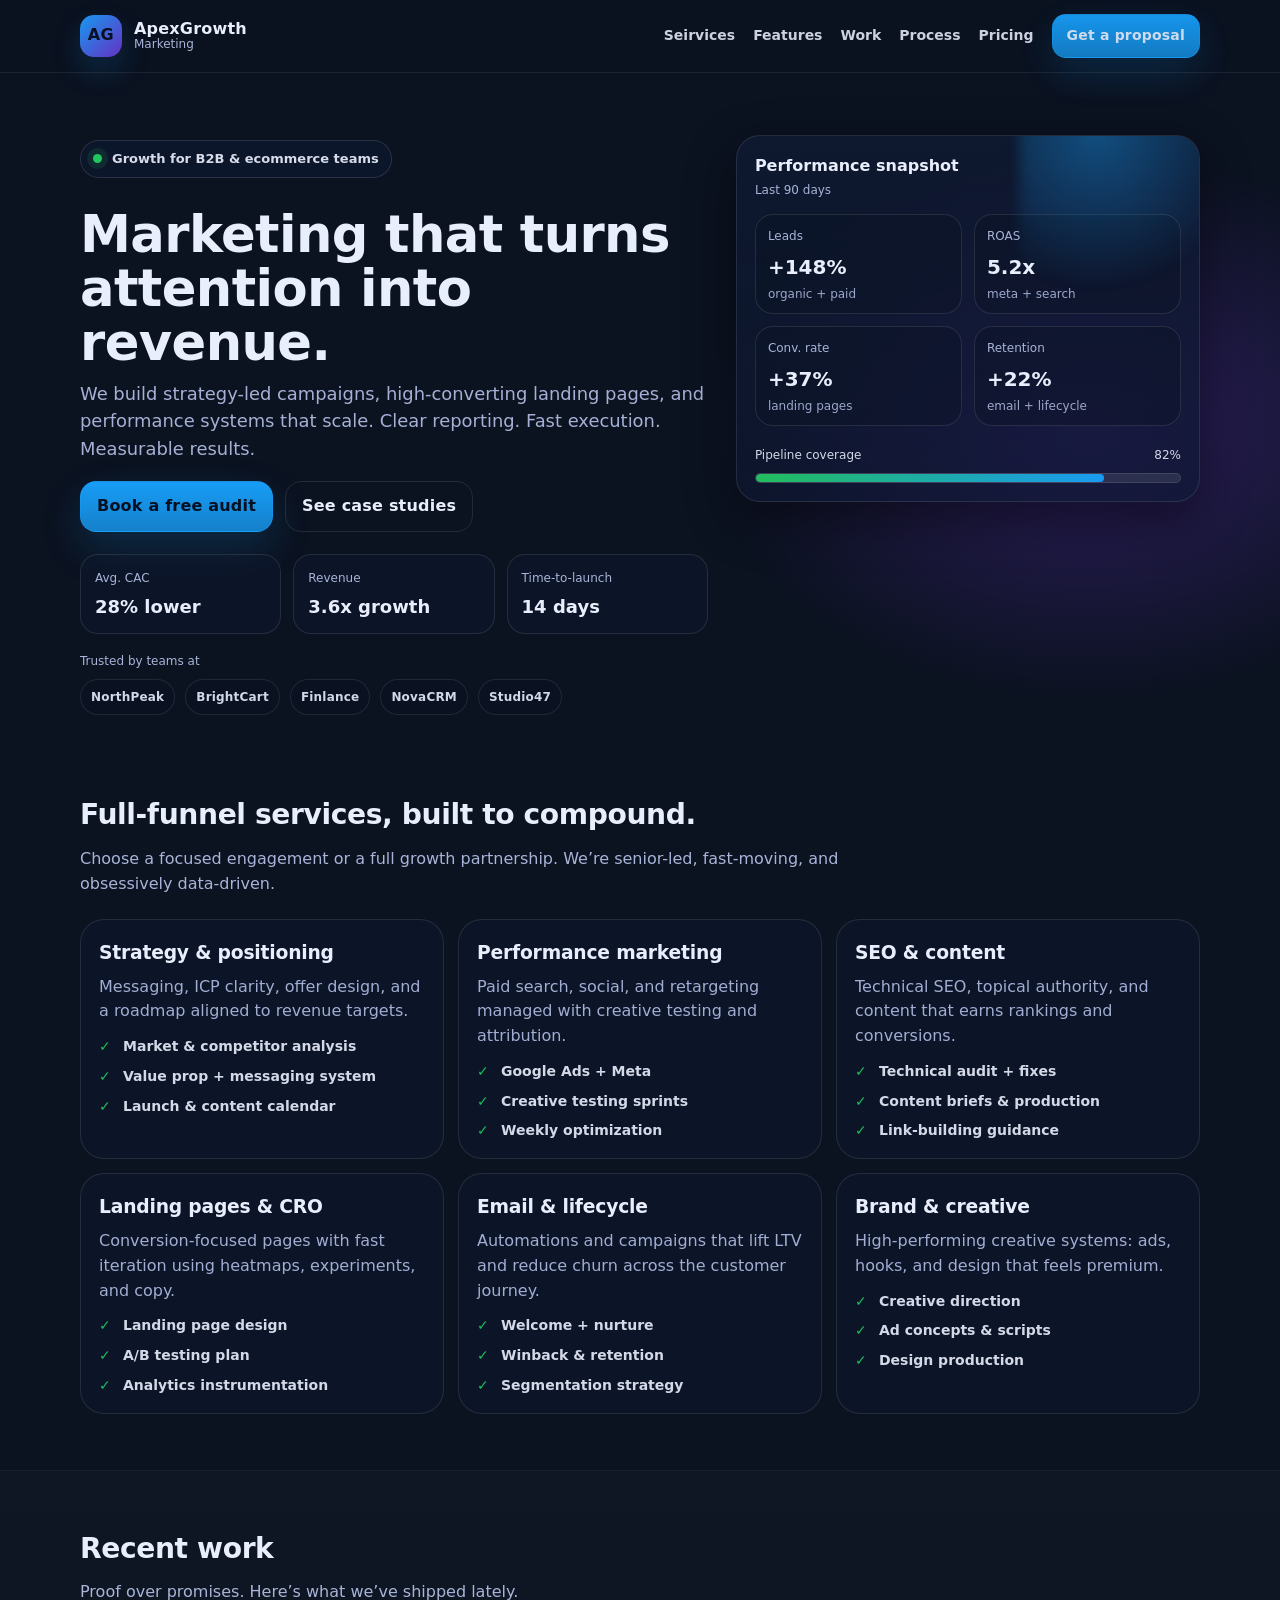
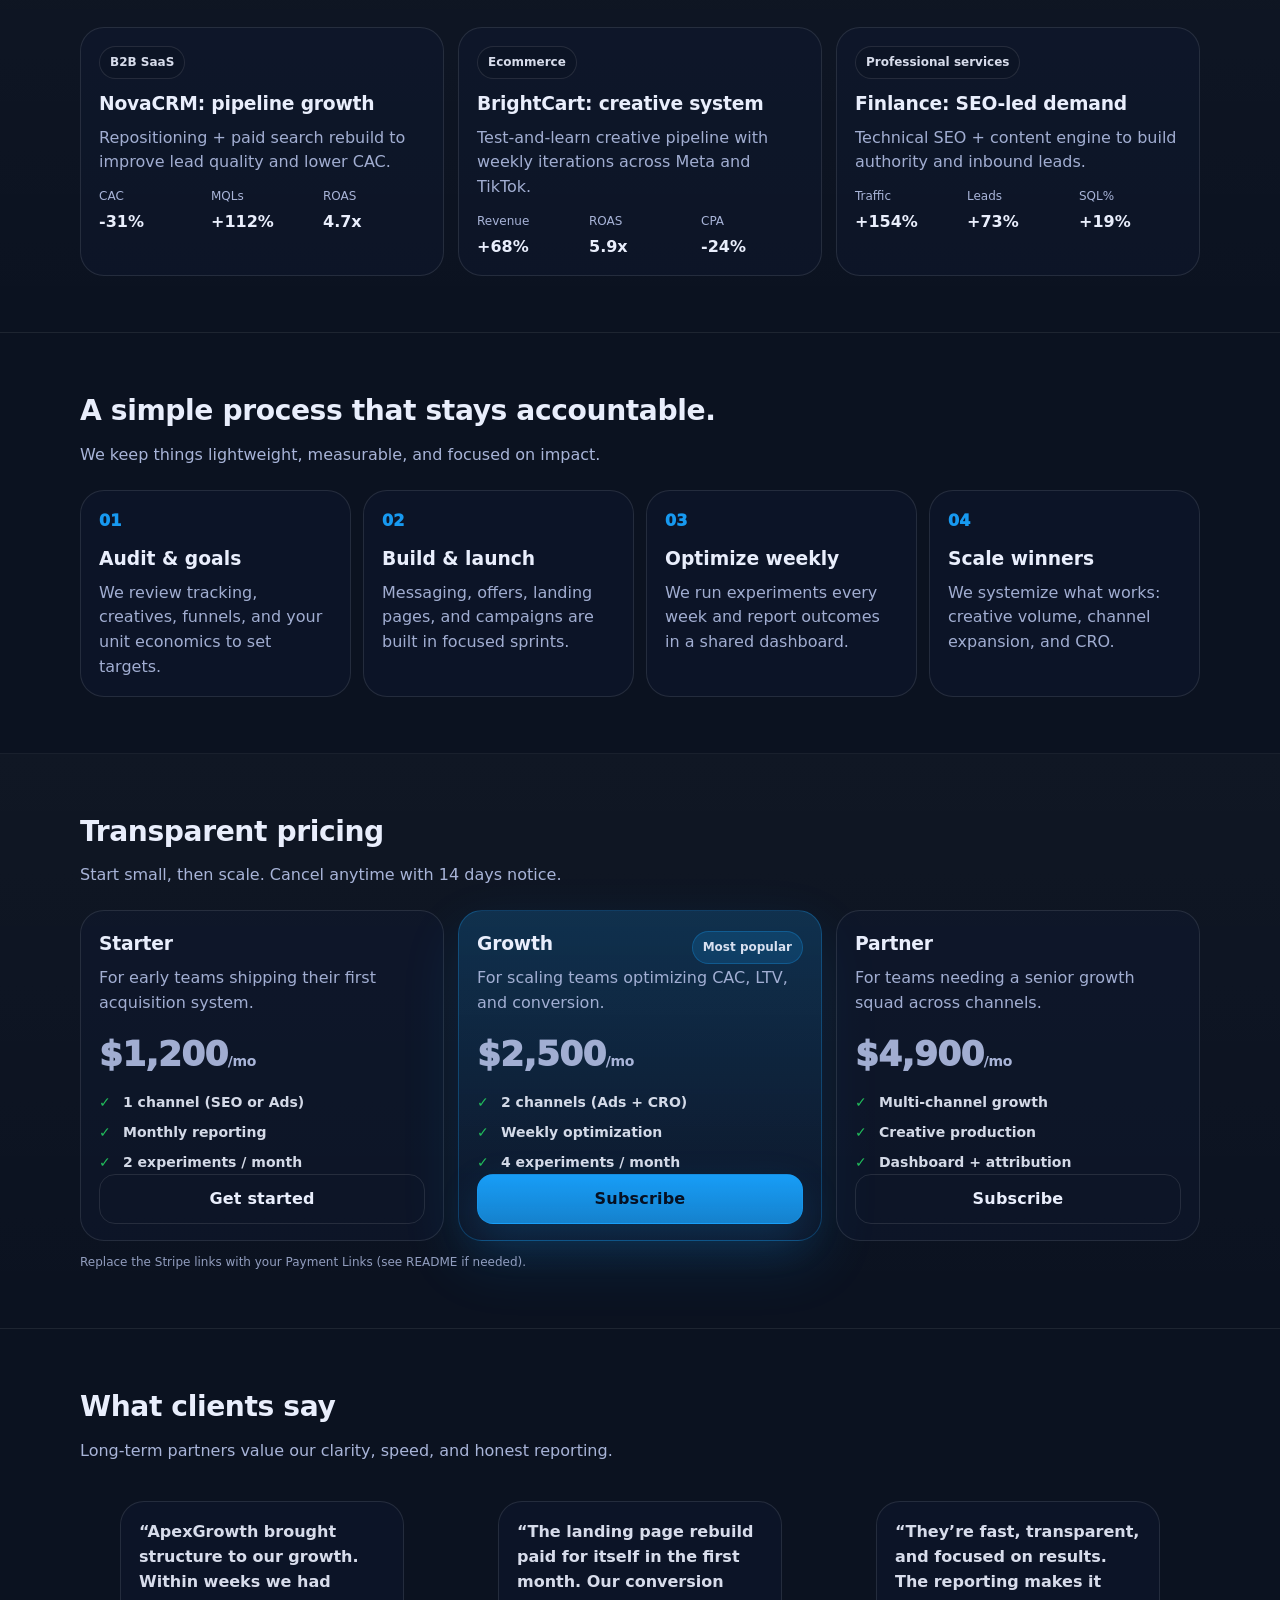
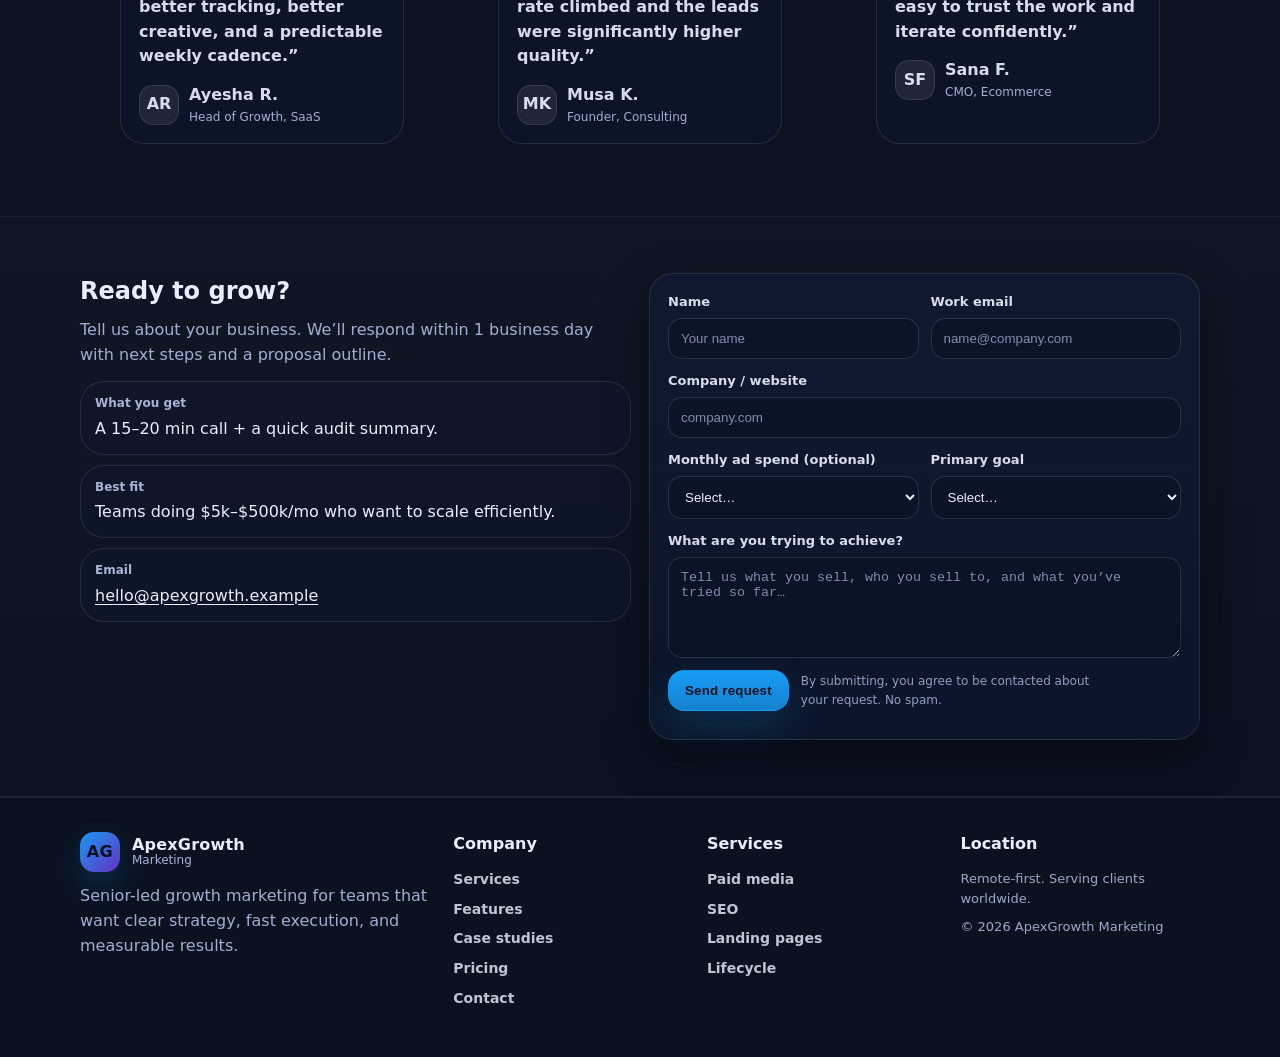
==== index.html @ 594b432b "Mar 17, 2026, 10:36 PM" ====
<!doctype html>
<html lang="en">
  <head>
    <meta charset="UTF-8" />
    <meta name="viewport" content="width=device-width, initial-scale=1" />

    <title>ApexGrowth Marketing — Strategy, Creative, Performance</title>
    <meta
      name="description"
      content="ApexGrowth is a full-service marketing partner helping brands grow with strategy, creative, paid media, SEO, and conversion optimization."
    />
    <meta name="theme-color" content="#0b1220" />

    <meta property="og:title" content="shabeer Ali Marketing" />
    <meta
      property="og:description"
      content="Strategy, creative, and performance marketing that drives measurable growth."
    />
    <meta property="og:type" content="website" />

    <link rel="icon" href="data:image/svg+xml,%3Csvg xmlns='http://www.w3.org/2000/svg' viewBox='0 0 64 64'%3E%3Cpath fill='%2318a0fb' d='M32 6l24 12v28L32 58 8 46V18z'/%3E%3Cpath fill='%230b1220' d='M20 40l12-22 12 22h-7l-5-10-5 10z'/%3E%3C/svg%3E" />
    <link rel="stylesheet" href="styles.css" />
  </head>
  <body>
    <a class="skip-link" href="#main">Skip to content</a>

    <header class="header" id="top">
      <div class="container header__inner">
        <a class="brand" href="#top" aria-label="ApexGrowth Home">
          <span class="brand__mark" aria-hidden="true">AG</span>
          <span class="brand__text">
            <span class="brand__name">ApexGrowth</span>
            <span class="brand__tag">Marketing</span>
          </span>
        </a>

        <nav class="nav" aria-label="Primary">
          <button class="nav__toggle" type="button" aria-expanded="false" aria-controls="nav-links">
            <span class="sr-only">Toggle menu</span>
            <span class="nav__toggleBars" aria-hidden="true"></span>
          </button>
          <div class="nav__links" id="nav-links">
            <a href="#services">Seirvices </a>
            <a href="features.html">Features</a>
            <a href="#work">Work</a>
            <a href="#process">Process</a>
            <a href="#pricing">Pricing</a>
            <a href="#contact" class="btn btn--small">Get a proposal</a>
          </div>
        </nav>
      </div>
    </header>

    <main id="main">
      <section class="hero">
        <div class="container hero__grid">
          <div class="hero__copy">
            <p class="pill">
              <span class="dot" aria-hidden="true"></span>
              Growth for B2B & ecommerce teams
            </p>
            <h1>Marketing that turns attention into revenue.</h1>
            <p class="lead">
              We build strategy-led campaigns, high-converting landing pages, and performance systems that scale.
              Clear reporting. Fast execution. Measurable results.
            </p>

            <div class="hero__cta">
              <a class="btn" href="#contact">Book a free audit</a>
              <a class="btn btn--ghost" href="#work">See case studies</a>
            </div>

            <dl class="hero__stats" aria-label="Highlights">
              <div class="stat">
                <dt>Avg. CAC</dt>
                <dd><span data-count="28">0</span>% lower</dd>
              </div>
              <div class="stat">
                <dt>Revenue</dt>
                <dd><span data-count="3.6">0</span>x growth</dd>
              </div>
              <div class="stat">
                <dt>Time-to-launch</dt>
                <dd><span data-count="14">0</span> days</dd>
              </div>
            </dl>

            <div class="trust">
              <span class="trust__label">Trusted by teams at</span>
              <div class="trust__logos" aria-hidden="true">
                <span>NorthPeak</span>
                <span>BrightCart</span>
                <span>Finlance</span>
                <span>NovaCRM</span>
                <span>Studio47</span>
              </div>
            </div>
          </div>

          <div class="hero__card" role="region" aria-label="Growth snapshot">
            <div class="card card--glow">
              <div class="card__header">
                <p class="card__title">Performance snapshot</p>
                <p class="card__subtitle">Last 90 days</p>
              </div>
              <div class="card__grid">
                <div class="metric">
                  <p class="metric__label">Leads</p>
                  <p class="metric__value">+148%</p>
                  <p class="metric__note">organic + paid</p>
                </div>
                <div class="metric">
                  <p class="metric__label">ROAS</p>
                  <p class="metric__value">5.2x</p>
                  <p class="metric__note">meta + search</p>
                </div>
                <div class="metric">
                  <p class="metric__label">Conv. rate</p>
                  <p class="metric__value">+37%</p>
                  <p class="metric__note">landing pages</p>
                </div>
                <div class="metric">
                  <p class="metric__label">Retention</p>
                  <p class="metric__value">+22%</p>
                  <p class="metric__note">email + lifecycle</p>
                </div>
              </div>
              <div class="card__footer">
                <div class="progress">
                  <span class="progress__label">Pipeline coverage</span>
                  <span class="progress__value">82%</span>
                </div>
                <div class="bar" aria-hidden="true"><span style="width: 82%"></span></div>
              </div>
            </div>
          </div>
        </div>
      </section>

      <section class="section" id="services">
        <div class="container">
          <div class="section__head">
            <h2>Full-funnel services, built to compound.</h2>
            <p>
              Choose a focused engagement or a full growth partnership. We’re senior-led, fast-moving, and
              obsessively data-driven.
            </p>
          </div>

          <div class="grid grid--3">
            <article class="feature">
              <h3>Strategy & positioning</h3>
              <p>Messaging, ICP clarity, offer design, and a roadmap aligned to revenue targets.</p>
              <ul class="checklist">
                <li>Market & competitor analysis</li>
                <li>Value prop + messaging system</li>
                <li>Launch & content calendar</li>
              </ul>
            </article>

            <article class="feature">
              <h3>Performance marketing</h3>
              <p>Paid search, social, and retargeting managed with creative testing and attribution.</p>
              <ul class="checklist">
                <li>Google Ads + Meta</li>
                <li>Creative testing sprints</li>
                <li>Weekly optimization</li>
              </ul>
            </article>

            <article class="feature">
              <h3>SEO & content</h3>
              <p>Technical SEO, topical authority, and content that earns rankings and conversions.</p>
              <ul class="checklist">
                <li>Technical audit + fixes</li>
                <li>Content briefs & production</li>
                <li>Link-building guidance</li>
              </ul>
            </article>

            <article class="feature">
              <h3>Landing pages & CRO</h3>
              <p>Conversion-focused pages with fast iteration using heatmaps, experiments, and copy.</p>
              <ul class="checklist">
                <li>Landing page design</li>
                <li>A/B testing plan</li>
                <li>Analytics instrumentation</li>
              </ul>
            </article>

            <article class="feature">
              <h3>Email & lifecycle</h3>
              <p>Automations and campaigns that lift LTV and reduce churn across the customer journey.</p>
              <ul class="checklist">
                <li>Welcome + nurture</li>
                <li>Winback & retention</li>
                <li>Segmentation strategy</li>
              </ul>
            </article>

            <article class="feature">
              <h3>Brand & creative</h3>
              <p>High-performing creative systems: ads, hooks, and design that feels premium.</p>
              <ul class="checklist">
                <li>Creative direction</li>
                <li>Ad concepts & scripts</li>
                <li>Design production</li>
              </ul>
            </article>
          </div>
        </div>
      </section>

      <section class="section section--alt" id="work">
        <div class="container">
          <div class="section__head">
            <h2>Recent work</h2>
            <p>Proof over promises. Here’s what we’ve shipped lately.</p>
          </div>

          <div class="grid grid--3">
            <article class="case">
              <div class="case__badge">B2B SaaS</div>
              <h3>NovaCRM: pipeline growth</h3>
              <p>Repositioning + paid search rebuild to improve lead quality and lower CAC.</p>
              <dl class="case__results">
                <div><dt>CAC</dt><dd>-31%</dd></div>
                <div><dt>MQLs</dt><dd>+112%</dd></div>
                <div><dt>ROAS</dt><dd>4.7x</dd></div>
              </dl>
            </article>

            <article class="case">
              <div class="case__badge">Ecommerce</div>
              <h3>BrightCart: creative system</h3>
              <p>Test-and-learn creative pipeline with weekly iterations across Meta and TikTok.</p>
              <dl class="case__results">
                <div><dt>Revenue</dt><dd>+68%</dd></div>
                <div><dt>ROAS</dt><dd>5.9x</dd></div>
                <div><dt>CPA</dt><dd>-24%</dd></div>
              </dl>
            </article>

            <article class="case">
              <div class="case__badge">Professional services</div>
              <h3>Finlance: SEO-led demand</h3>
              <p>Technical SEO + content engine to build authority and inbound leads.</p>
              <dl class="case__results">
                <div><dt>Traffic</dt><dd>+154%</dd></div>
                <div><dt>Leads</dt><dd>+73%</dd></div>
                <div><dt>SQL%</dt><dd>+19%</dd></div>
              </dl>
            </article>
          </div>
        </div>
      </section>

      <section class="section" id="process">
        <div class="container">
          <div class="section__head">
            <h2>A simple process that stays accountable.</h2>
            <p>We keep things lightweight, measurable, and focused on impact.</p>
          </div>

          <ol class="steps">
            <li class="step">
              <div class="step__num" aria-hidden="true">01</div>
              <h3>Audit & goals</h3>
              <p>We review tracking, creatives, funnels, and your unit economics to set targets.</p>
            </li>
            <li class="step">
              <div class="step__num" aria-hidden="true">02</div>
              <h3>Build & launch</h3>
              <p>Messaging, offers, landing pages, and campaigns are built in focused sprints.</p>
            </li>
            <li class="step">
              <div class="step__num" aria-hidden="true">03</div>
              <h3>Optimize weekly</h3>
              <p>We run experiments every week and report outcomes in a shared dashboard.</p>
            </li>
            <li class="step">
              <div class="step__num" aria-hidden="true">04</div>
              <h3>Scale winners</h3>
              <p>We systemize what works: creative volume, channel expansion, and CRO.</p>
            </li>
          </ol>
        </div>
      </section>

      <section class="section section--alt" id="pricing">
        <div class="container">
          <div class="section__head">
            <h2>Transparent pricing</h2>
            <p>Start small, then scale. Cancel anytime with 14 days notice.</p>
          </div>

          <div class="grid grid--3">
            <article class="price">
              <h3>Starter</h3>
              <p class="price__tag">For early teams shipping their first acquisition system.</p>
              <p class="price__value">$1,200<span>/mo</span></p>
              <ul class="checklist">
                <li>1 channel (SEO or Ads)</li>
                <li>Monthly reporting</li>
                <li>2 experiments / month</li>
              </ul>
              <a
                class="btn btn--ghost"
                href="https://buy.stripe.com/REPLACE_STARTER"
                target="_blank"
                rel="noopener noreferrer"
              >
                Get started
              </a>
            </article>

            <article class="price price--featured" aria-label="Most popular plan">
              <div class="price__top">
                <h3>Growth</h3>
                <span class="badge">Most popular</span>
              </div>
              <p class="price__tag">For scaling teams optimizing CAC, LTV, and conversion.</p>
              <p class="price__value">$2,500<span>/mo</span></p>
              <ul class="checklist">
                <li>2 channels (Ads + CRO)</li>
                <li>Weekly optimization</li>
                <li>4 experiments / month</li>
              </ul>
              <a class="btn" href="https://buy.stripe.com/REPLACE_GROWTH" target="_blank" rel="noopener noreferrer">
                Subscribe
              </a>
            </article>

            <article class="price">
              <h3>Partner</h3>
              <p class="price__tag">For teams needing a senior growth squad across channels.</p>
              <p class="price__value">$4,900<span>/mo</span></p>
              <ul class="checklist">
                <li>Multi-channel growth</li>
                <li>Creative production</li>
                <li>Dashboard + attribution</li>
              </ul>
              <a
                class="btn btn--ghost"
                href="https://buy.stripe.com/REPLACE_PARTNER"
                target="_blank"
                rel="noopener noreferrer"
              >
                Subscribe
              </a>
            </article>
          </div>
          <p class="fineprint">
            Replace the Stripe links with your Payment Links (see README if needed).
          </p>
        </div>
      </section>

      <section class="section" id="testimonials" aria-label="Testimonials">
        <div class="container">
          <div class="section__head">
            <h2>What clients say</h2>
            <p>Long-term partners value our clarity, speed, and honest reporting.</p>
          </div>

          <div class="grid grid--3">
            <figure class="quote">
              <blockquote>
                “ApexGrowth brought structure to our growth. Within weeks we had better tracking, better creative,
                and a predictable weekly cadence.”
              </blockquote>
              <figcaption>
                <span class="avatar" aria-hidden="true">AR</span>
                <div>
                  <div class="quote__name">Ayesha R.</div>
                  <div class="quote__role">Head of Growth, SaaS</div>
                </div>
              </figcaption>
            </figure>

            <figure class="quote">
              <blockquote>
                “The landing page rebuild paid for itself in the first month. Our conversion rate climbed and the
                leads were significantly higher quality.”
              </blockquote>
              <figcaption>
                <span class="avatar" aria-hidden="true">MK</span>
                <div>
                  <div class="quote__name">Musa K.</div>
                  <div class="quote__role">Founder, Consulting</div>
                </div>
              </figcaption>
            </figure>

            <figure class="quote">
              <blockquote>
                “They’re fast, transparent, and focused on results. The reporting makes it easy to trust the work
                and iterate confidently.”
              </blockquote>
              <figcaption>
                <span class="avatar" aria-hidden="true">SF</span>
                <div>
                  <div class="quote__name">Sana F.</div>
                  <div class="quote__role">CMO, Ecommerce</div>
                </div>
              </figcaption>
            </figure>
          </div>
        </div>
      </section>

      <section class="section section--alt" id="contact">
        <div class="container contact">
          <div class="contact__copy">
            <h2>Ready to grow?</h2>
            <p>
              Tell us about your business. We’ll respond within 1 business day with next steps and a proposal
              outline.
            </p>

            <div class="contact__highlights">
              <div class="mini">
                <div class="mini__kicker">What you get</div>
                <div class="mini__text">A 15–20 min call + a quick audit summary.</div>
              </div>
              <div class="mini">
                <div class="mini__kicker">Best fit</div>
                <div class="mini__text">Teams doing $5k–$500k/mo who want to scale efficiently.</div>
              </div>
              <div class="mini">
                <div class="mini__kicker">Email</div>
                <div class="mini__text"><a href="mailto:hello@apexgrowth.example">hello@apexgrowth.example</a></div>
              </div>
            </div>
          </div>

          <form class="form card" id="lead-form" novalidate>
            <div class="form__row">
              <label>
                <span>Name</span>
                <input name="name" autocomplete="name" required placeholder="Your name" />
              </label>
              <label>
                <span>Work email</span>
                <input name="email" type="email" autocomplete="email" required placeholder="name@company.com" />
              </label>
            </div>

            <label>
              <span>Company / website</span>
              <input name="company" autocomplete="organization" placeholder="company.com" />
            </label>

            <div class="form__row">
              <label>
                <span>Monthly ad spend (optional)</span>
                <select name="spend">
                  <option value="">Select…</option>
                  <option>$0 – $1,000</option>
                  <option>$1,000 – $5,000</option>
                  <option>$5,000 – $25,000</option>
                  <option>$25,000+</option>
                </select>
              </label>
              <label>
                <span>Primary goal</span>
                <select name="goal" required>
                  <option value="">Select…</option>
                  <option>More leads</option>
                  <option>More sales</option>
                  <option>Lower CAC</option>
                  <option>Improve conversion</option>
                </select>
              </label>
            </div>

            <label>
              <span>What are you trying to achieve?</span>
              <textarea
                name="message"
                required
                rows="5"
                placeholder="Tell us what you sell, who you sell to, and what you’ve tried so far…"
              ></textarea>
            </label>

            <div class="form__actions">
              <button class="btn" type="submit">Send request</button>
              <p class="form__fineprint">
                By submitting, you agree to be contacted about your request. No spam.
              </p>
            </div>

            <p class="form__status" role="status" aria-live="polite"></p>
          </form>
        </div>
      </section>
    </main>

    <footer class="footer">
      <div class="container footer__grid">
        <div>
          <div class="brand brand--footer">
            <span class="brand__mark" aria-hidden="true">AG</span>
            <span class="brand__text">
              <span class="brand__name">ApexGrowth</span>
              <span class="brand__tag">Marketing</span>
            </span>
          </div>
          <p class="footer__blurb">
            Senior-led growth marketing for teams that want clear strategy, fast execution, and measurable results.
          </p>
        </div>

        <div class="footer__col">
          <div class="footer__title">Company</div>
          <a href="#services">Services</a>
          <a href="features.html">Features</a>
          <a href="#work">Case studies</a>
          <a href="#pricing">Pricing</a>
          <a href="#contact">Contact</a>
        </div>

        <div class="footer__col">
          <div class="footer__title">Services</div>
          <a href="#services">Paid media</a>
          <a href="#services">SEO</a>
          <a href="#services">Landing pages</a>
          <a href="#services">Lifecycle</a>
        </div>

        <div class="footer__col">
          <div class="footer__title">Location</div>
          <p class="footer__muted">Remote-first. Serving clients worldwide.</p>
          <p class="footer__muted">© <span id="year"></span> ApexGrowth Marketing</p>
        </div>
      </div>
    </footer>

    <script src="main.js" defer></script>
  </body>
</html>
---- styles.css ----
:root{
  --bg:#0b1220;
  --panel:#0f1a33;
  --panel2:#0c1730;
  --text:#e9eefc;
  --muted:#a8b4d8;
  --line:rgba(255,255,255,.10);
  --brand:#18a0fb;
  --brand2:#7c3aed;
  --good:#22c55e;
  --shadow:0 18px 50px rgba(0,0,0,.45);
  --radius:18px;
  --radius2:24px;
  --container:1120px;
}

*{box-sizing:border-box}
html{scroll-behavior:smooth}
body{
  margin:0;
  font-family: ui-sans-serif, system-ui, -apple-system, Segoe UI, Roboto, Helvetica, Arial, "Apple Color Emoji","Segoe UI Emoji";
  color:var(--text);
  background:
    radial-gradient(900px 500px at 20% -10%, rgba(24,160,251,.35), transparent 60%),
    radial-gradient(700px 500px at 85% 10%, rgba(124,58,237,.30), transparent 55%),
    radial-gradient(800px 800px at 50% 120%, rgba(34,197,94,.16), transparent 60%),
    var(--bg);
  line-height:1.55;
}
a{color:inherit; text-decoration:none}
img{max-width:100%; height:auto}

.container{
  width:min(var(--container), calc(100% - 40px));
  margin:0 auto;
}

.sr-only{
  position:absolute;
  width:1px;height:1px;
  padding:0;margin:-1px;
  overflow:hidden;clip:rect(0,0,0,0);
  white-space:nowrap;border:0;
}

.skip-link{
  position:absolute;
  left:12px; top:12px;
  transform:translateY(-200%);
  background:rgba(15,26,51,.95);
  border:1px solid var(--line);
  padding:10px 12px;
  border-radius:12px;
  z-index:9999;
}
.skip-link:focus{transform:translateY(0)}

/* Header */
.header{
  position:sticky;
  top:0;
  z-index:1000;
  background:rgba(11,18,32,.70);
  backdrop-filter: blur(10px);
  border-bottom:1px solid rgba(255,255,255,.08);
}
.header__inner{
  display:flex;
  align-items:center;
  justify-content:space-between;
  padding:14px 0;
  gap:16px;
}
.brand{
  display:flex;
  align-items:center;
  gap:12px;
  min-width:200px;
}
.brand__mark{
  width:42px;height:42px;
  border-radius:14px;
  display:grid;
  place-items:center;
  background:linear-gradient(135deg, rgba(24,160,251,.95), rgba(124,58,237,.80));
  box-shadow: 0 14px 30px rgba(24,160,251,.18);
  font-weight:800;
  letter-spacing:.4px;
  color:#071022;
}
.brand__text{display:flex; flex-direction:column; line-height:1.05}
.brand__name{font-weight:800; letter-spacing:.2px}
.brand__tag{font-size:12px; color:var(--muted)}
.brand--footer .brand__mark{width:40px;height:40px}

.nav{display:flex; align-items:center; gap:12px}
.nav__toggle{
  display:none;
  width:42px;height:42px;
  border-radius:14px;
  border:1px solid var(--line);
  background:rgba(15,26,51,.55);
  color:var(--text);
}
.nav__toggleBars{
  display:block;
  width:18px;height:2px;
  background:currentColor;
  border-radius:2px;
  margin:0 auto;
  position:relative;
}
.nav__toggleBars::before,
.nav__toggleBars::after{
  content:"";
  position:absolute;
  left:0;
  width:18px;height:2px;
  background:currentColor;
  border-radius:2px;
}
.nav__toggleBars::before{top:-6px}
.nav__toggleBars::after{top:6px}

.nav__links{
  display:flex;
  align-items:center;
  gap:18px;
}
.nav__links a{
  color:rgba(233,238,252,.92);
  font-weight:600;
  font-size:14px;
  opacity:.95;
}
.nav__links a:hover{opacity:1}

/* Buttons */
.btn{
  display:inline-flex;
  align-items:center;
  justify-content:center;
  gap:10px;
  padding:12px 16px;
  border-radius:16px;
  border:1px solid rgba(24,160,251,.38);
  background:linear-gradient(180deg, rgba(24,160,251,.98), rgba(24,160,251,.78));
  color:#061022;
  font-weight:800;
  letter-spacing:.2px;
  box-shadow: 0 16px 40px rgba(24,160,251,.18);
}
.btn:hover{filter:brightness(1.04)}
.btn:active{transform:translateY(1px)}
.btn--ghost{
  background:transparent;
  color:var(--text);
  border:1px solid var(--line);
  box-shadow:none;
}
.btn--ghost:hover{background:rgba(255,255,255,.06)}
.btn--small{padding:10px 14px; border-radius:14px}

/* Hero */
.hero{padding:54px 0 22px}
.hero__grid{
  display:grid;
  grid-template-columns: 1.15fr .85fr;
  align-items:start;
  gap:28px;
}
.pill{
  display:inline-flex;
  align-items:center;
  gap:10px;
  padding:8px 12px;
  border-radius:999px;
  border:1px solid rgba(255,255,255,.12);
  background:rgba(15,26,51,.55);
  color:rgba(233,238,252,.92);
  font-weight:650;
  font-size:13px;
}
.dot{width:9px;height:9px;border-radius:50%;background:var(--good); box-shadow:0 0 0 6px rgba(34,197,94,.12)}
.hero h1{
  margin:16px 0 10px;
  font-size: clamp(34px, 4vw, 52px);
  line-height:1.06;
  letter-spacing:-.6px;
}
.lead{
  margin:0;
  color:rgba(168,180,216,.98);
  font-size: clamp(16px, 1.4vw, 18px);
  max-width: 60ch;
}
.hero__cta{display:flex; gap:12px; margin:18px 0 22px; flex-wrap:wrap}

.hero__stats{
  display:grid;
  grid-template-columns: repeat(3, minmax(0, 1fr));
  gap:12px;
  margin:0;
}
.stat{
  padding:14px 14px 12px;
  border-radius: var(--radius);
  border:1px solid rgba(255,255,255,.10);
  background:rgba(15,26,51,.40);
}
.stat dt{font-size:12px; color:var(--muted); margin:0 0 6px}
.stat dd{margin:0; font-weight:900; font-size:18px}

.trust{margin-top:18px}
.trust__label{display:block; font-size:12px; color:var(--muted); margin-bottom:8px}
.trust__logos{
  display:flex;
  flex-wrap:wrap;
  gap:10px;
  opacity:.9;
}
.trust__logos span{
  padding:8px 10px;
  border-radius: 999px;
  border:1px solid rgba(255,255,255,.10);
  background:rgba(11,18,32,.25);
  font-weight:700;
  font-size:12px;
  letter-spacing:.2px;
}

.card{
  border-radius: var(--radius2);
  border:1px solid rgba(255,255,255,.10);
  background:linear-gradient(180deg, rgba(15,26,51,.78), rgba(12,23,48,.62));
  box-shadow: var(--shadow);
}
.card--glow{
  position:relative;
  overflow:hidden;
}
.card--glow::before{
  content:"";
  position:absolute;
  inset:-80px -80px auto auto;
  width:260px;height:260px;
  background:radial-gradient(circle at 30% 30%, rgba(24,160,251,.40), transparent 60%);
  filter: blur(6px);
}
.hero__card{padding-top:8px}
.card__header{padding:18px 18px 0}
.card__title{margin:0; font-weight:850}
.card__subtitle{margin:3px 0 0; color:var(--muted); font-size:12px}
.card__grid{
  display:grid;
  grid-template-columns: repeat(2, minmax(0, 1fr));
  gap:12px;
  padding:14px 18px 10px;
}
.metric{
  padding:12px 12px 10px;
  border-radius: var(--radius);
  border:1px solid rgba(255,255,255,.10);
  background:rgba(11,18,32,.35);
}
.metric__label{margin:0; color:var(--muted); font-size:12px}
.metric__value{margin:6px 0 0; font-size:20px; font-weight:900}
.metric__note{margin:2px 0 0; color:rgba(168,180,216,.92); font-size:12px}
.card__footer{padding:0 18px 18px}
.progress{
  display:flex;
  justify-content:space-between;
  margin:10px 0 8px;
  font-size:12px;
  color:rgba(233,238,252,.9);
}
.bar{
  height:10px;
  border-radius:999px;
  background:rgba(255,255,255,.10);
  border:1px solid rgba(255,255,255,.10);
  overflow:hidden;
}
.bar span{
  display:block;
  height:100%;
  border-radius:999px;
  background:linear-gradient(90deg, rgba(34,197,94,.95), rgba(24,160,251,.95));
}

/* Sections */
.section{padding:56px 0}
.section--alt{
  background: linear-gradient(180deg, rgba(255,255,255,.02), rgba(255,255,255,0));
  border-top:1px solid rgba(255,255,255,.06);
  border-bottom:1px solid rgba(255,255,255,.06);
}
.section__head{
  display:flex;
  flex-direction:column;
  gap:10px;
  margin-bottom: 22px;
}
.section__head h2{
  margin:0;
  font-size: clamp(24px, 2.2vw, 34px);
  letter-spacing:-.4px;
}
.section__head p{margin:0; color:var(--muted); max-width: 78ch}

.grid{display:grid; gap:14px}
.grid--3{grid-template-columns: repeat(3, minmax(0, 1fr))}

.feature,.case,.price,.quote{
  padding:18px 18px 16px;
  border-radius: var(--radius2);
  border:1px solid rgba(255,255,255,.10);
  background:rgba(15,26,51,.40);
}
.feature h3,.case h3,.price h3{margin:0 0 8px; letter-spacing:-.2px}
.feature p,.case p,.price p{margin:0 0 12px; color:rgba(168,180,216,.96)}

.checklist{
  list-style:none;
  padding:0;
  margin:0;
  display:grid;
  gap:8px;
}
.checklist li{
  position:relative;
  padding-left:24px;
  color:rgba(233,238,252,.90);
  font-weight:650;
  font-size:14px;
}
.checklist li::before{
  content:"✓";
  position:absolute;
  left:0; top:0;
  color:rgba(34,197,94,.95);
  font-weight:900;
}

.case__badge{
  display:inline-flex;
  padding:6px 10px;
  border-radius:999px;
  border:1px solid rgba(255,255,255,.10);
  background:rgba(11,18,32,.30);
  color:rgba(233,238,252,.92);
  font-size:12px;
  font-weight:750;
  margin-bottom:10px;
}
.case__results{
  display:grid;
  grid-template-columns: repeat(3, minmax(0, 1fr));
  gap:10px;
  margin:12px 0 0;
}
.case__results dt{font-size:12px; color:var(--muted); margin:0 0 4px}
.case__results dd{margin:0; font-weight:900}

.steps{
  list-style:none;
  padding:0;
  margin:0;
  display:grid;
  grid-template-columns: repeat(4, minmax(0, 1fr));
  gap:12px;
}
.step{
  padding:18px 18px 16px;
  border-radius: var(--radius2);
  border:1px solid rgba(255,255,255,.10);
  background:rgba(15,26,51,.40);
}
.step__num{
  font-weight:950;
  letter-spacing:.2px;
  color:rgba(24,160,251,.95);
  margin-bottom:10px;
}
.step h3{margin:0 0 8px}
.step p{margin:0; color:rgba(168,180,216,.96)}

.price__top{
  display:flex;
  align-items:center;
  justify-content:space-between;
  gap:12px;
}
.badge{
  padding:6px 10px;
  border-radius:999px;
  background:rgba(24,160,251,.16);
  border:1px solid rgba(24,160,251,.28);
  color:rgba(233,238,252,.92);
  font-weight:800;
  font-size:12px;
}
.price__tag{margin:0 0 12px; color:rgba(168,180,216,.96)}
.price__value{
  margin:0 0 10px;
  font-size:34px;
  letter-spacing:-.4px;
  font-weight:950;
}
.price__value span{font-size:14px; color:var(--muted); font-weight:700}
.price--featured{
  background:linear-gradient(180deg, rgba(24,160,251,.20), rgba(15,26,51,.48));
  border-color: rgba(24,160,251,.28);
  box-shadow: 0 22px 60px rgba(24,160,251,.12);
}
.price .btn{width:100%}

.fineprint{
  margin:12px 0 0;
  color:rgba(168,180,216,.86);
  font-size:12px;
}

.quote blockquote{
  margin:0 0 14px;
  color:rgba(233,238,252,.92);
  font-weight:650;
}
.quote figcaption{
  display:flex;
  align-items:center;
  gap:10px;
  color:rgba(168,180,216,.96);
}
.avatar{
  width:40px;height:40px;
  border-radius:14px;
  display:grid;place-items:center;
  background:rgba(255,255,255,.08);
  border:1px solid rgba(255,255,255,.10);
  font-weight:900;
  color:rgba(233,238,252,.92);
}
.quote__name{font-weight:900; color:rgba(233,238,252,.92)}
.quote__role{font-size:12px}

/* Contact */
.contact{
  display:grid;
  grid-template-columns: 1fr 1fr;
  gap:18px;
  align-items:start;
}
.contact__copy h2{margin:0 0 8px}
.contact__copy p{margin:0 0 14px; color:rgba(168,180,216,.96)}
.contact__highlights{display:grid; gap:10px; margin-top:10px}
.mini{
  padding:12px 14px;
  border-radius: var(--radius2);
  border:1px solid rgba(255,255,255,.10);
  background:rgba(15,26,51,.35);
}
.mini__kicker{font-size:12px; color:var(--muted); margin-bottom:4px; font-weight:750}
.mini__text a{text-decoration:underline; text-underline-offset:3px}

.form{padding:18px}
.form label{display:flex; flex-direction:column; gap:6px; margin-bottom:12px}
.form span{font-weight:750; font-size:13px; color:rgba(233,238,252,.92)}
.form__row{
  display:grid;
  grid-template-columns: 1fr 1fr;
  gap:12px;
}
input, select, textarea{
  width:100%;
  padding:12px 12px;
  border-radius: 14px;
  border:1px solid rgba(255,255,255,.12);
  background:rgba(11,18,32,.42);
  color:var(--text);
  outline:none;
}
textarea{resize:vertical}
input::placeholder, textarea::placeholder{color:rgba(168,180,216,.75)}
input:focus, select:focus, textarea:focus{
  border-color: rgba(24,160,251,.60);
  box-shadow: 0 0 0 4px rgba(24,160,251,.14);
}
.form__actions{display:flex; gap:12px; align-items:center; flex-wrap:wrap}
.form__fineprint{margin:0; font-size:12px; color:rgba(168,180,216,.86); max-width: 40ch}
.form__status{margin:10px 0 0; color:rgba(233,238,252,.92); font-weight:700}

/* Footer */
.footer{
  padding:34px 0 48px;
  border-top:1px solid rgba(255,255,255,.08);
  background:rgba(11,18,32,.35);
}
.footer__grid{
  display:grid;
  grid-template-columns: 1.2fr .8fr .8fr .8fr;
  gap:14px;
}
.footer__blurb{margin:12px 0 0; color:rgba(168,180,216,.96); max-width: 52ch}
.footer__col{display:flex; flex-direction:column; gap:8px}
.footer__title{font-weight:900; margin-bottom:4px}
.footer__col a{color:rgba(233,238,252,.90); font-weight:650; font-size:14px; opacity:.9}
.footer__col a:hover{opacity:1; text-decoration:underline; text-underline-offset:3px}
.footer__muted{margin:0; color:rgba(168,180,216,.92); font-size:13px}

/* Responsive */
@media (max-width: 980px){
  .hero__grid{grid-template-columns:1fr}
  .hero{padding-top:38px}
  .steps{grid-template-columns: repeat(2, minmax(0, 1fr))}
  .grid--3{grid-template-columns: repeat(2, minmax(0, 1fr))}
  .contact{grid-template-columns:1fr}
  .footer__grid{grid-template-columns:1fr 1fr}
}
@media (max-width: 680px){
  .nav__toggle{display:inline-grid; place-items:center}
  .nav__links{
    position:absolute;
    right:20px;
    top:62px;
    width:min(320px, calc(100vw - 40px));
    display:none;
    flex-direction:column;
    align-items:stretch;
    gap:10px;
    padding:12px;
    border-radius:18px;
    border:1px solid rgba(255,255,255,.12);
    background:rgba(11,18,32,.92);
    box-shadow: var(--shadow);
  }
  .nav__links.is-open{display:flex}
  .nav__links a{padding:10px 12px; border-radius:14px}
  .nav__links a:hover{background:rgba(255,255,255,.06)}
  .brand{min-width:auto}
  .hero__stats{grid-template-columns:1fr}
  .grid--3{grid-template-columns:1fr}
  .steps{grid-template-columns:1fr}
  .form__row{grid-template-columns:1fr}
  .footer__grid{grid-template-columns:1fr}
}

@media (prefers-reduced-motion: reduce){
  html{scroll-behavior:auto}
  *{transition:none !important; animation:none !important}
}
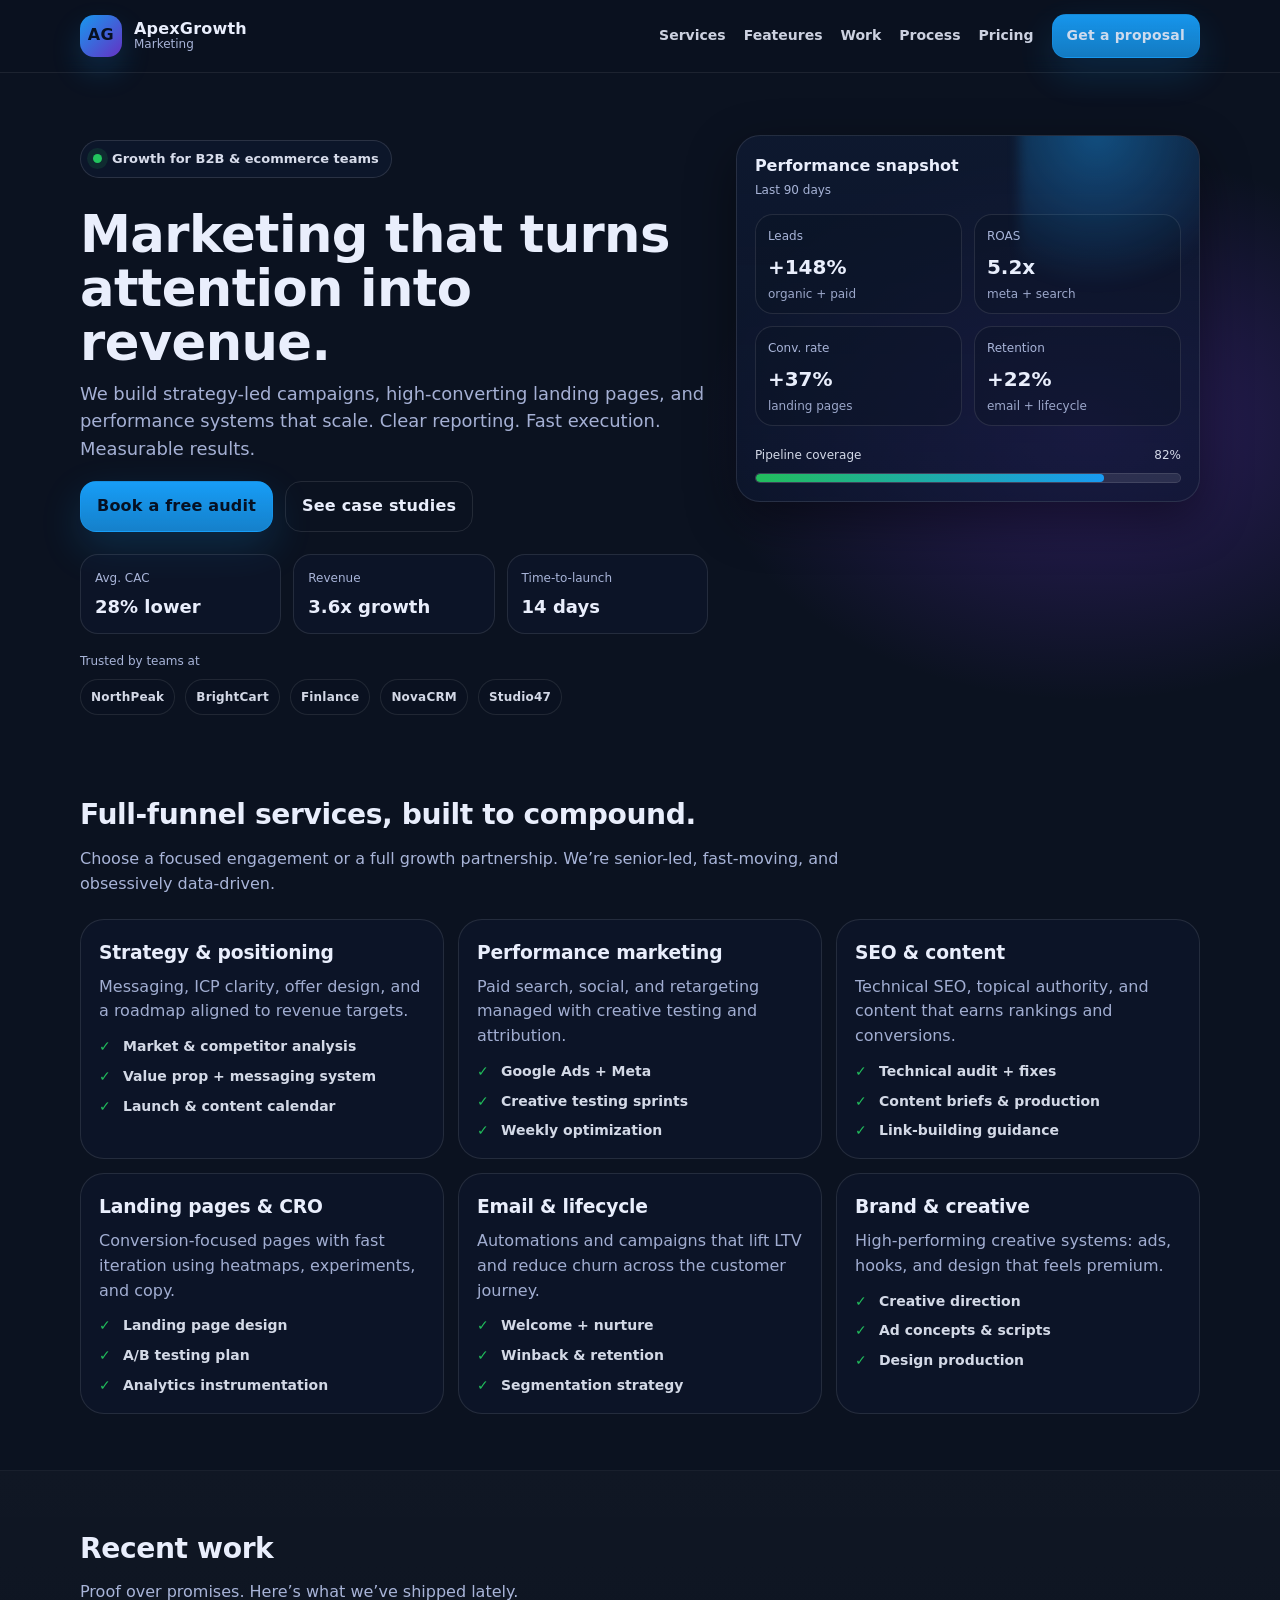
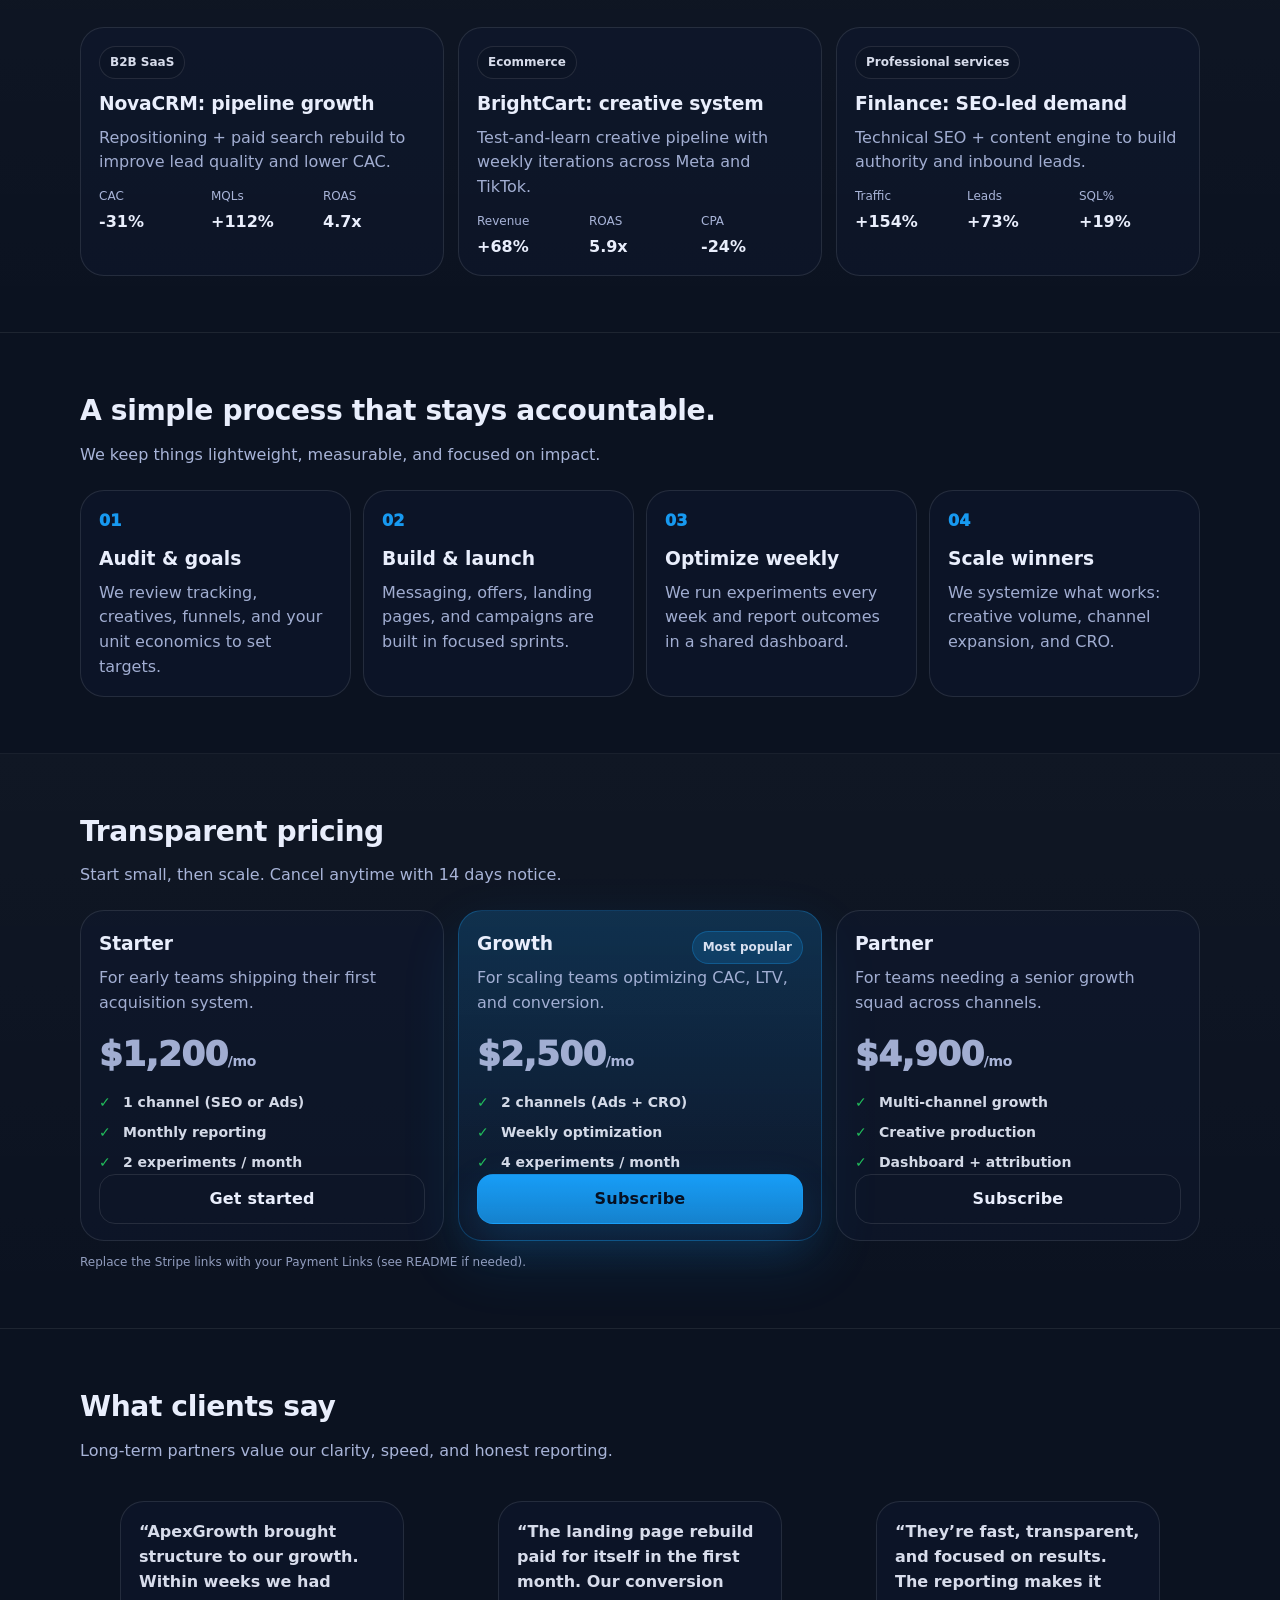
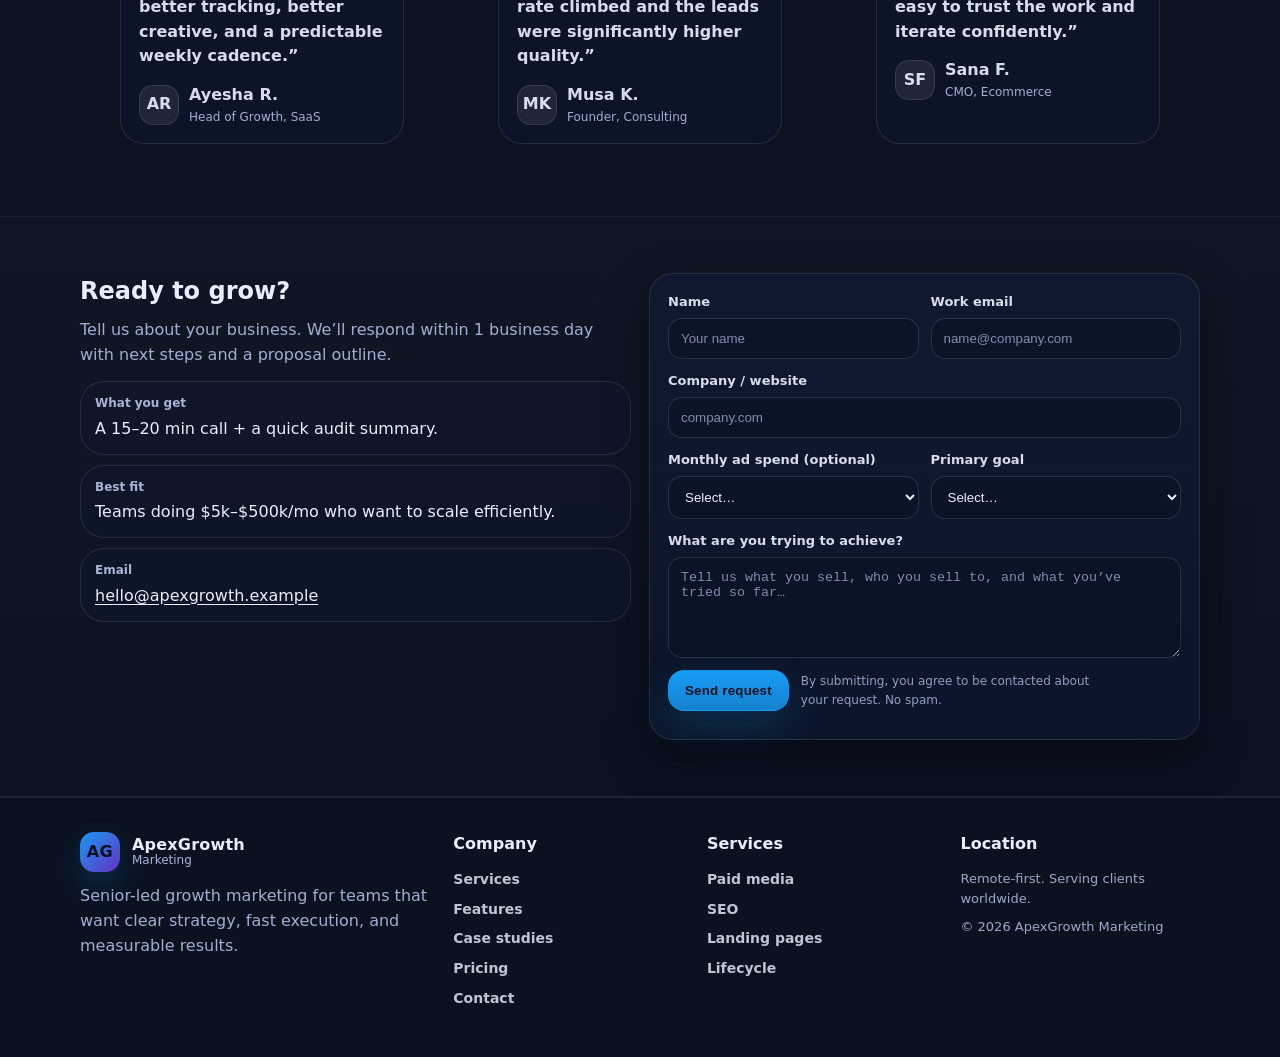
==== commit dc53fc0d: "Mar 17, 2026, 10:38 PM" ====
--- a/index.html
+++ b/index.html
@@ -40,8 +40,8 @@
             <span class="nav__toggleBars" aria-hidden="true"></span>
           </button>
           <div class="nav__links" id="nav-links">
-            <a href="#services">Seirvices </a>
-            <a href="features.html">Features</a>
+            <a href="#services">Services </a>
+            <a href="features.html">Feateures</a>
             <a href="#work">Work</a>
             <a href="#process">Process</a>
             <a href="#pricing">Pricing</a>
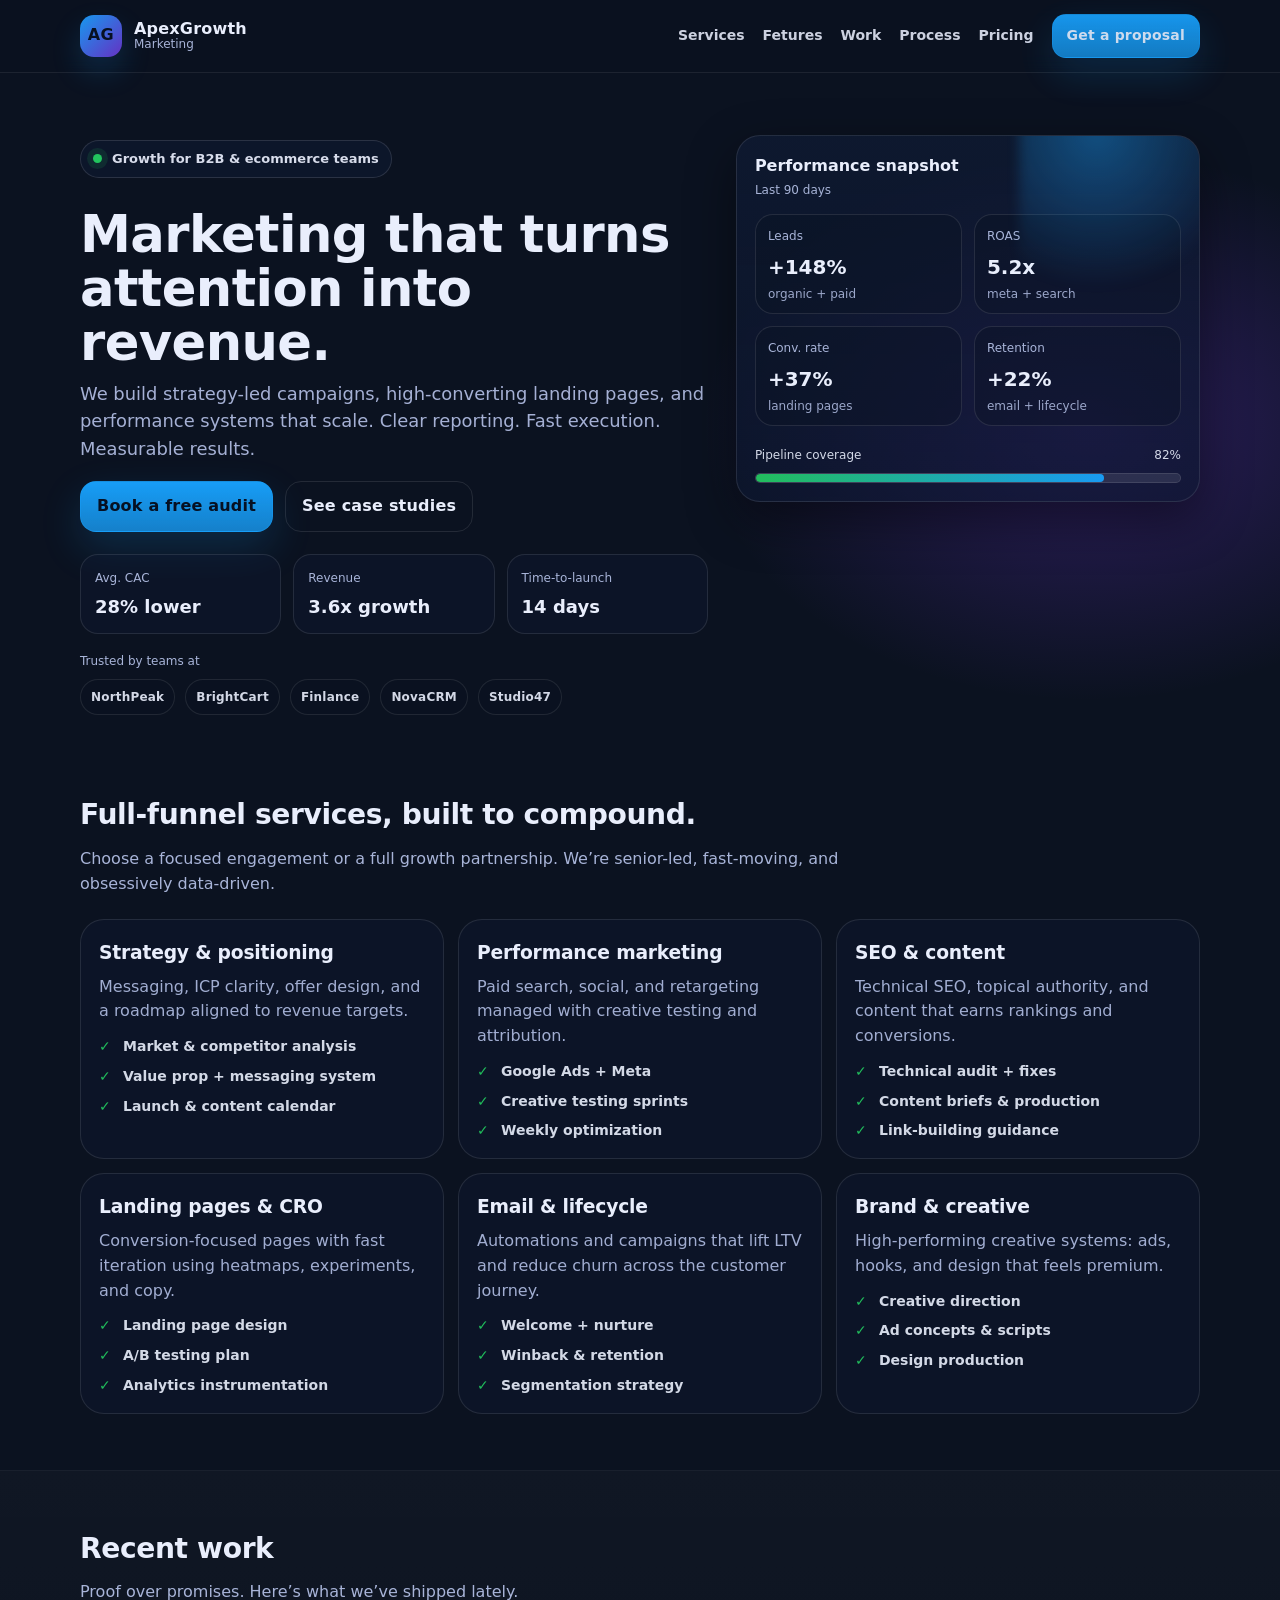
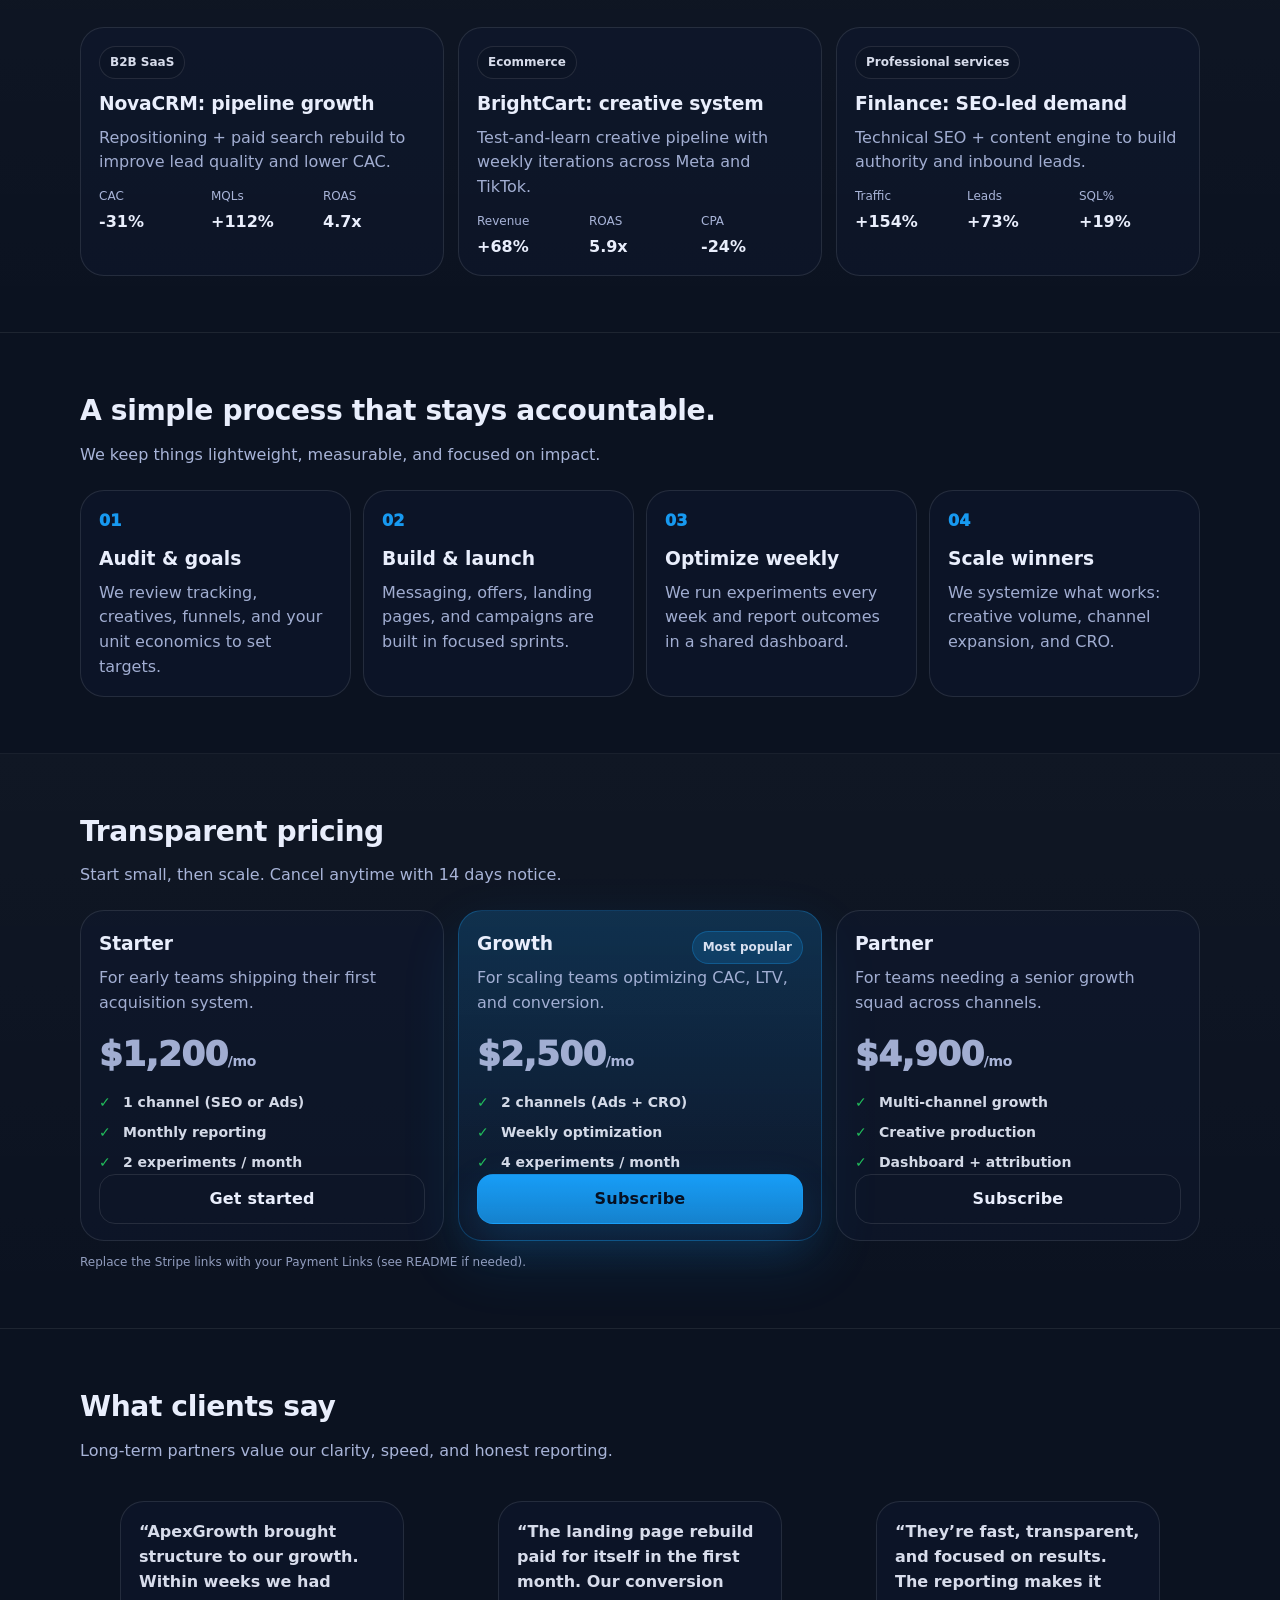
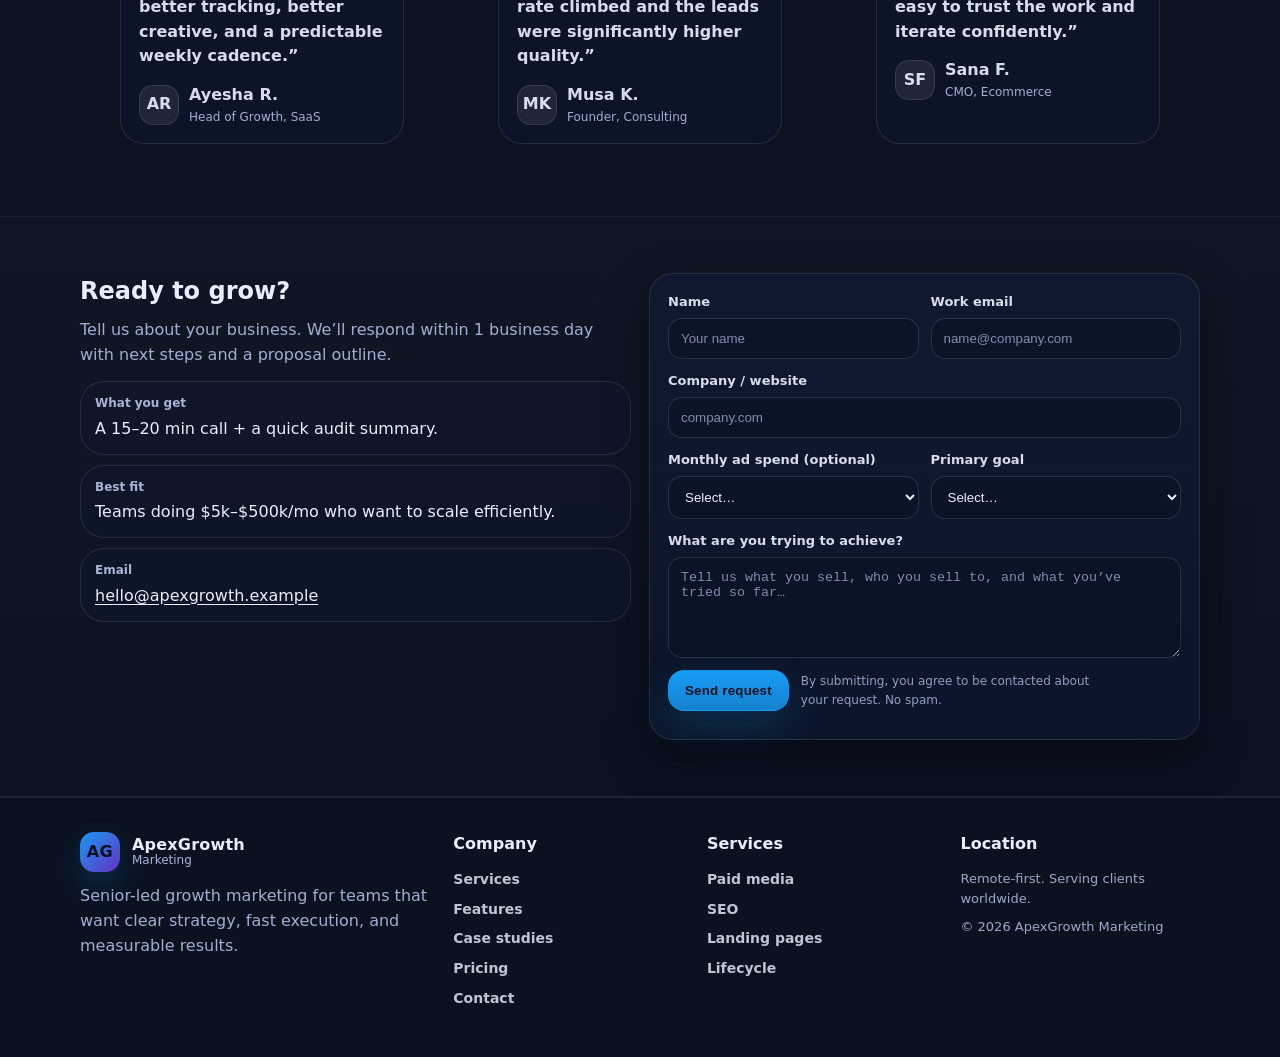
==== commit 3d684cbb: "Mar 17, 2026, 10:40 PM" ====
--- a/index.html
+++ b/index.html
@@ -41,7 +41,7 @@
           </button>
           <div class="nav__links" id="nav-links">
             <a href="#services">Services </a>
-            <a href="features.html">Feateures</a>
+            <a href="features.html">Fetures</a>
             <a href="#work">Work</a>
             <a href="#process">Process</a>
             <a href="#pricing">Pricing</a>
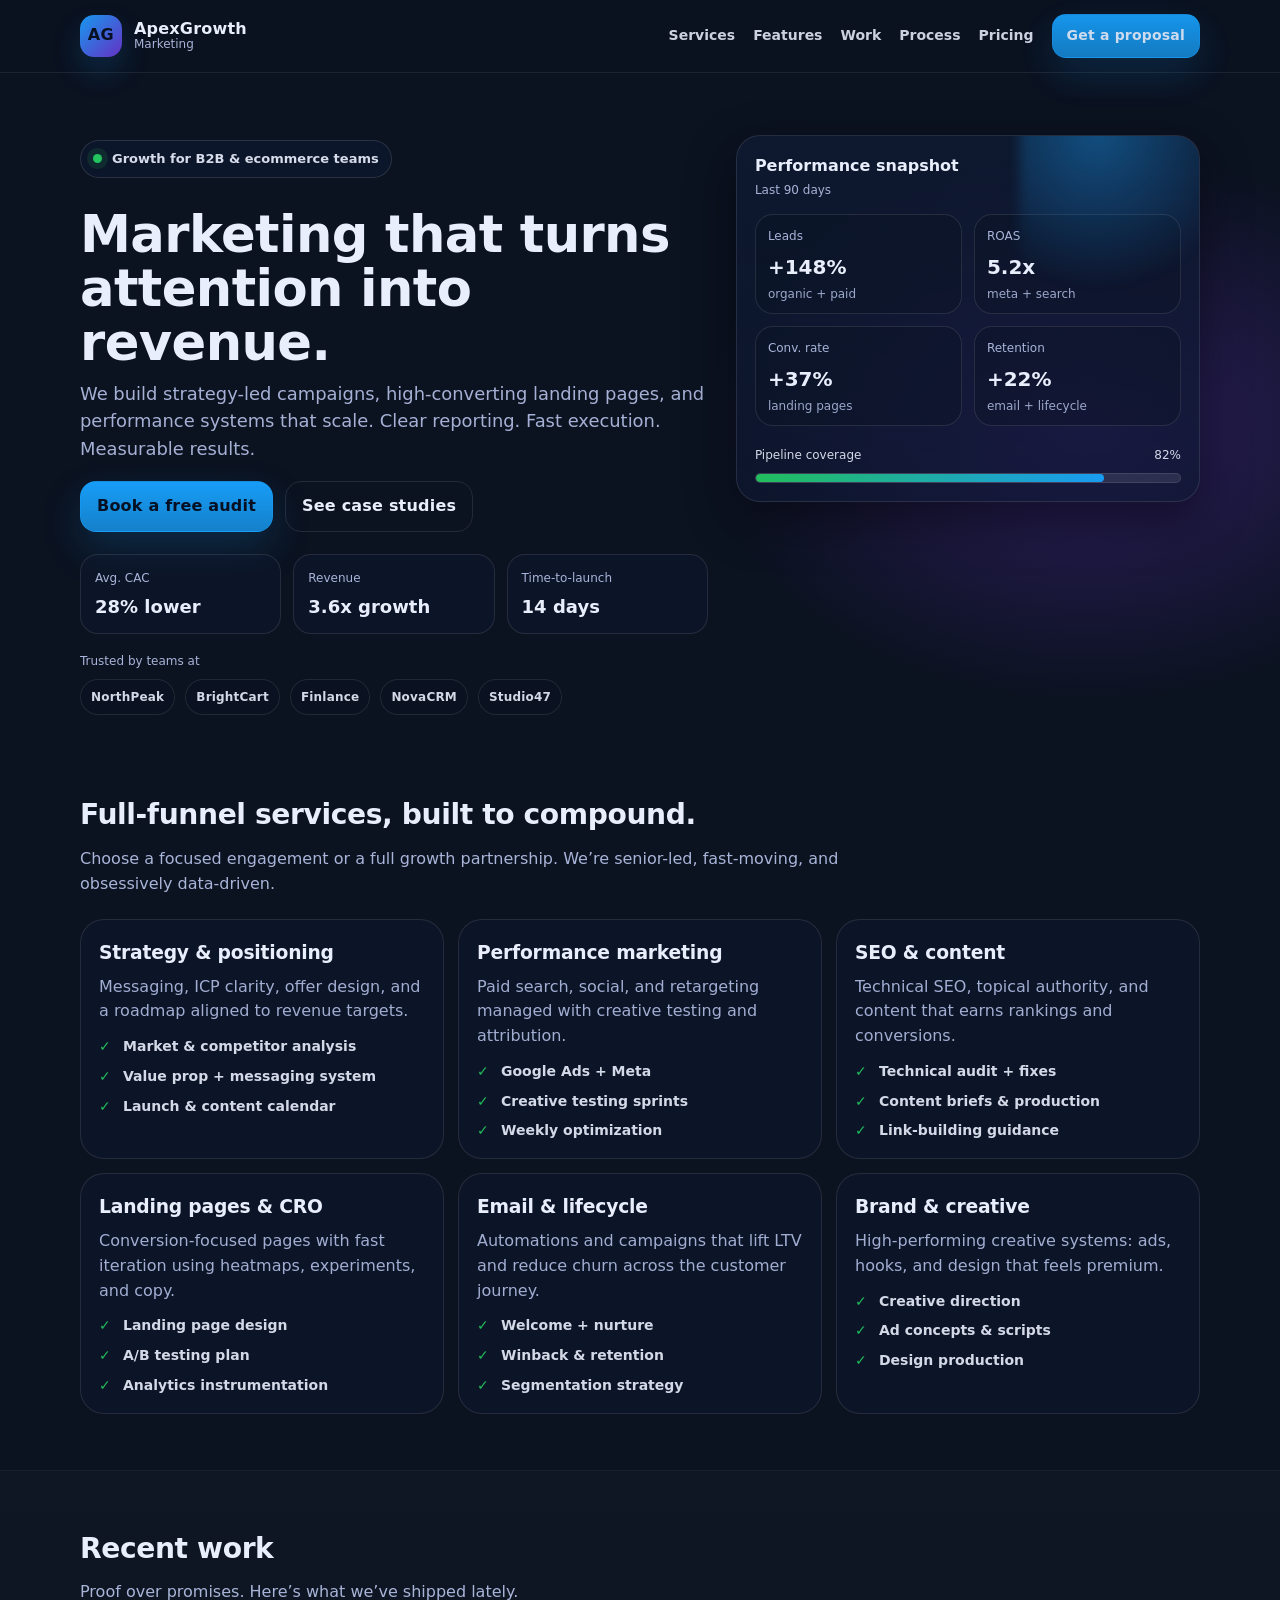
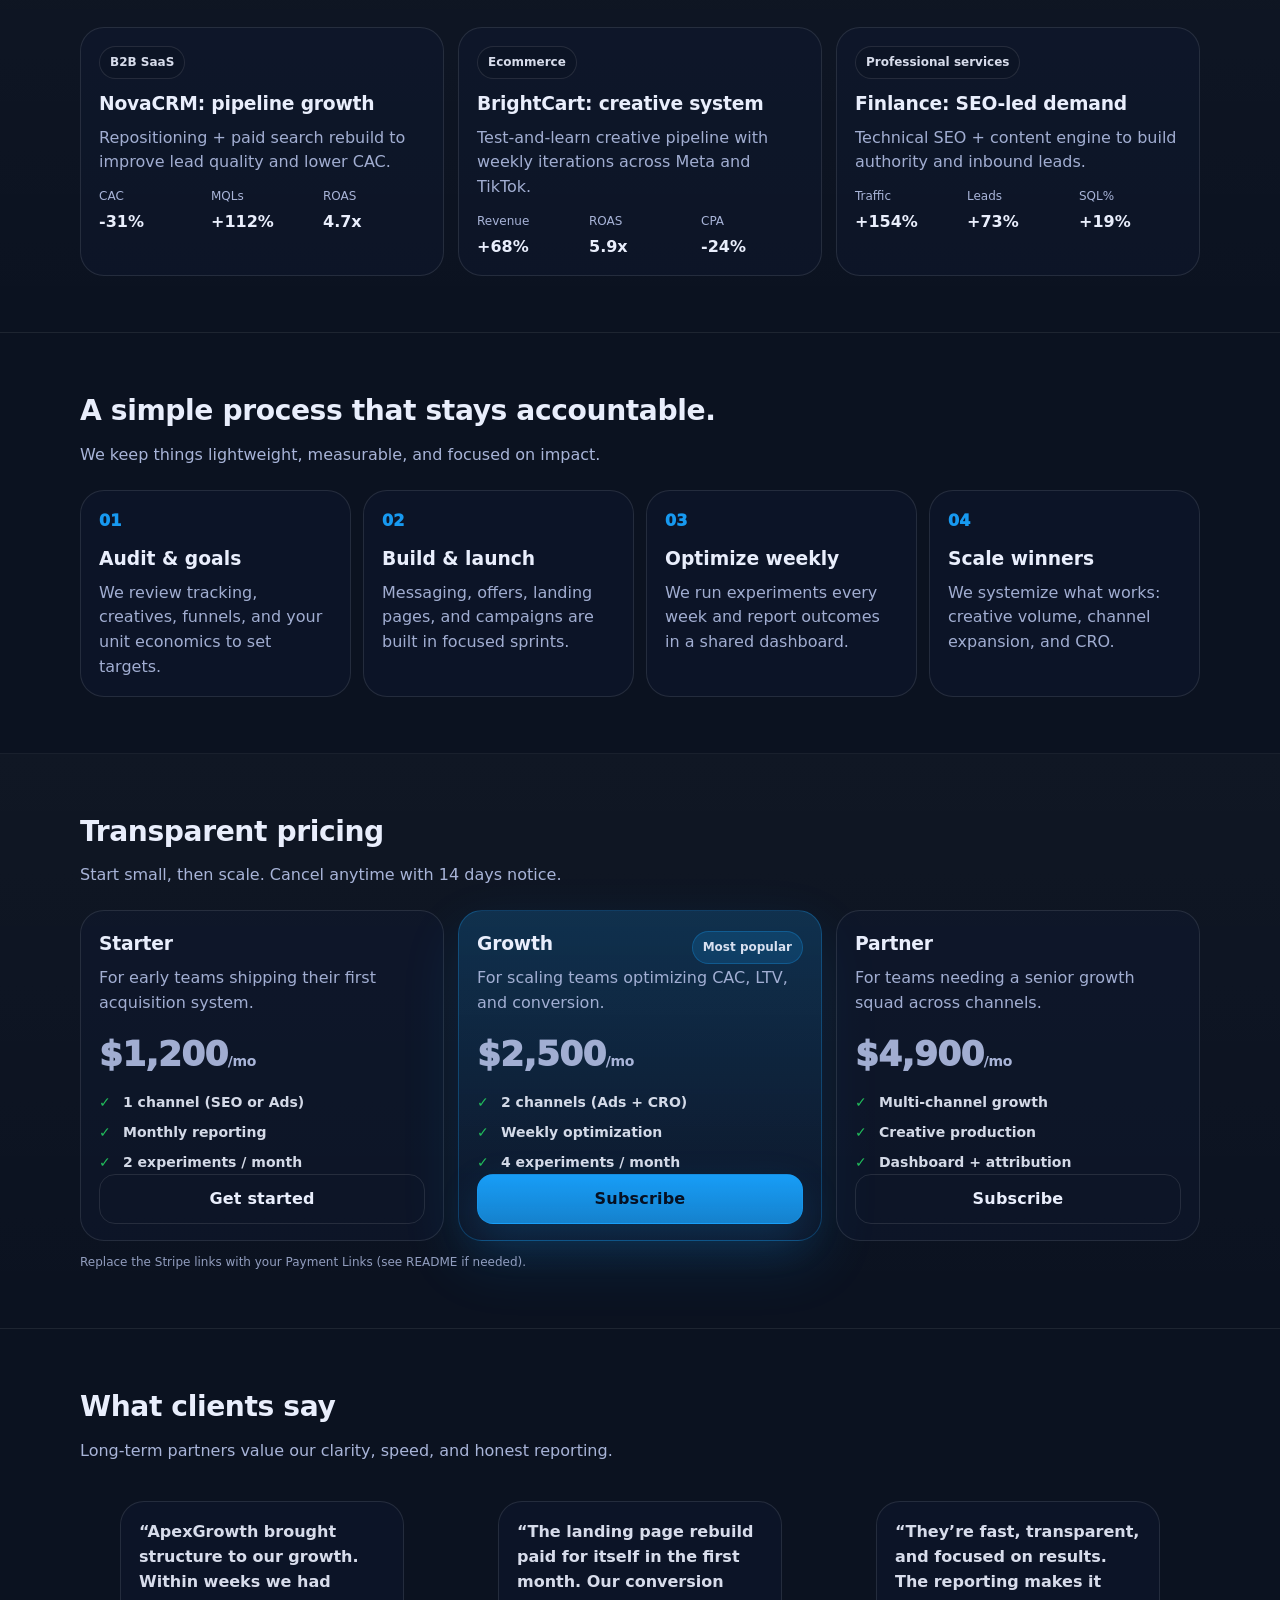
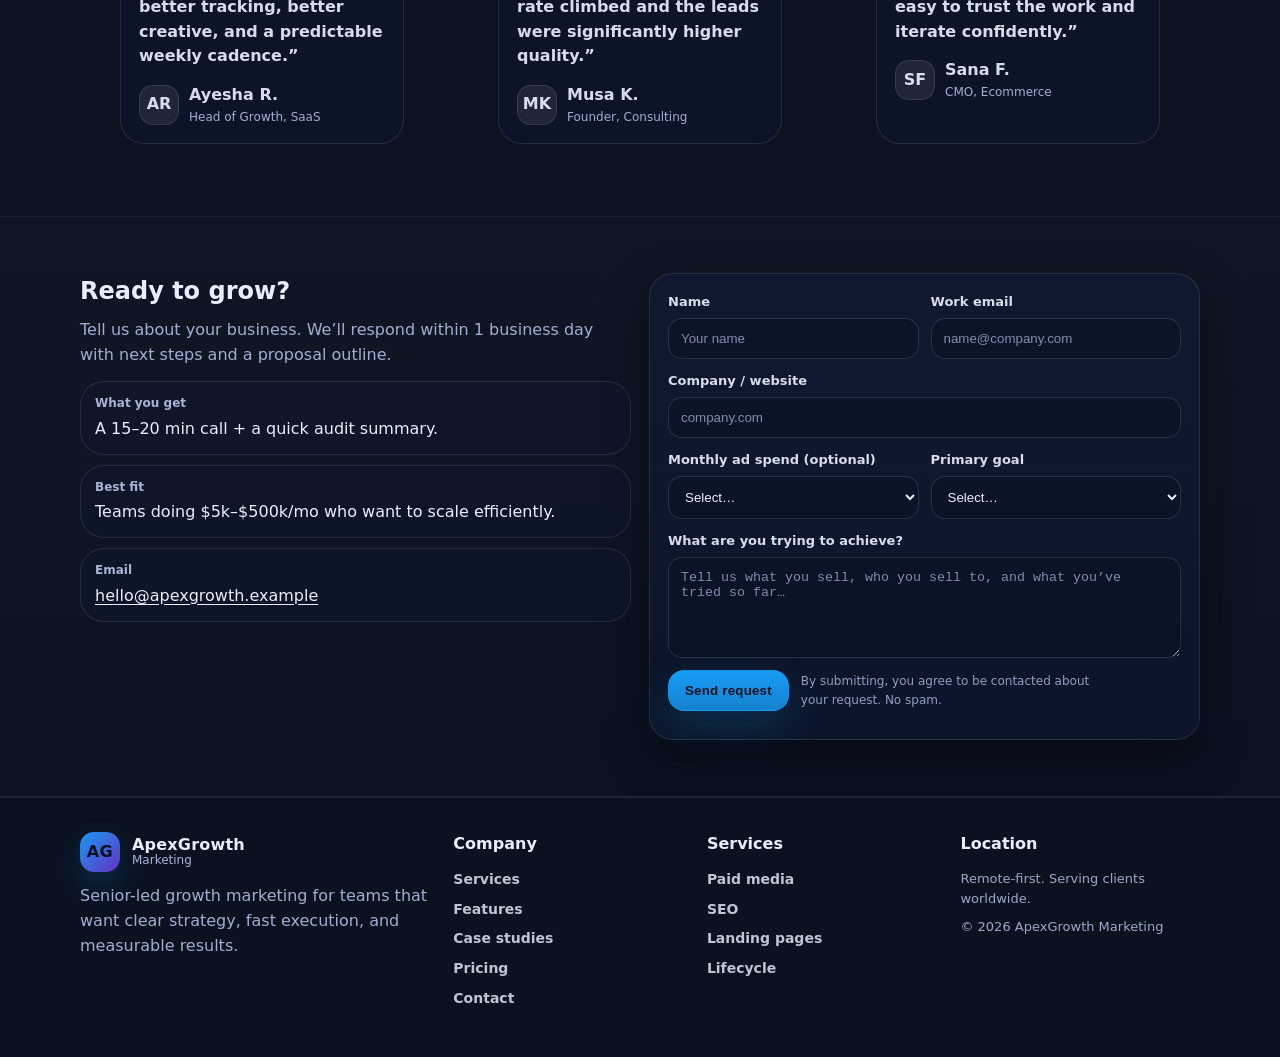
==== commit 1e859036: "Mar 17, 2026, 10:42 PM" ====
--- a/index.html
+++ b/index.html
@@ -41,7 +41,7 @@
           </button>
           <div class="nav__links" id="nav-links">
             <a href="#services">Services </a>
-            <a href="features.html">Fetures</a>
+            <a href="features.html">Features</a>
             <a href="#work">Work</a>
             <a href="#process">Process</a>
             <a href="#pricing">Pricing</a>
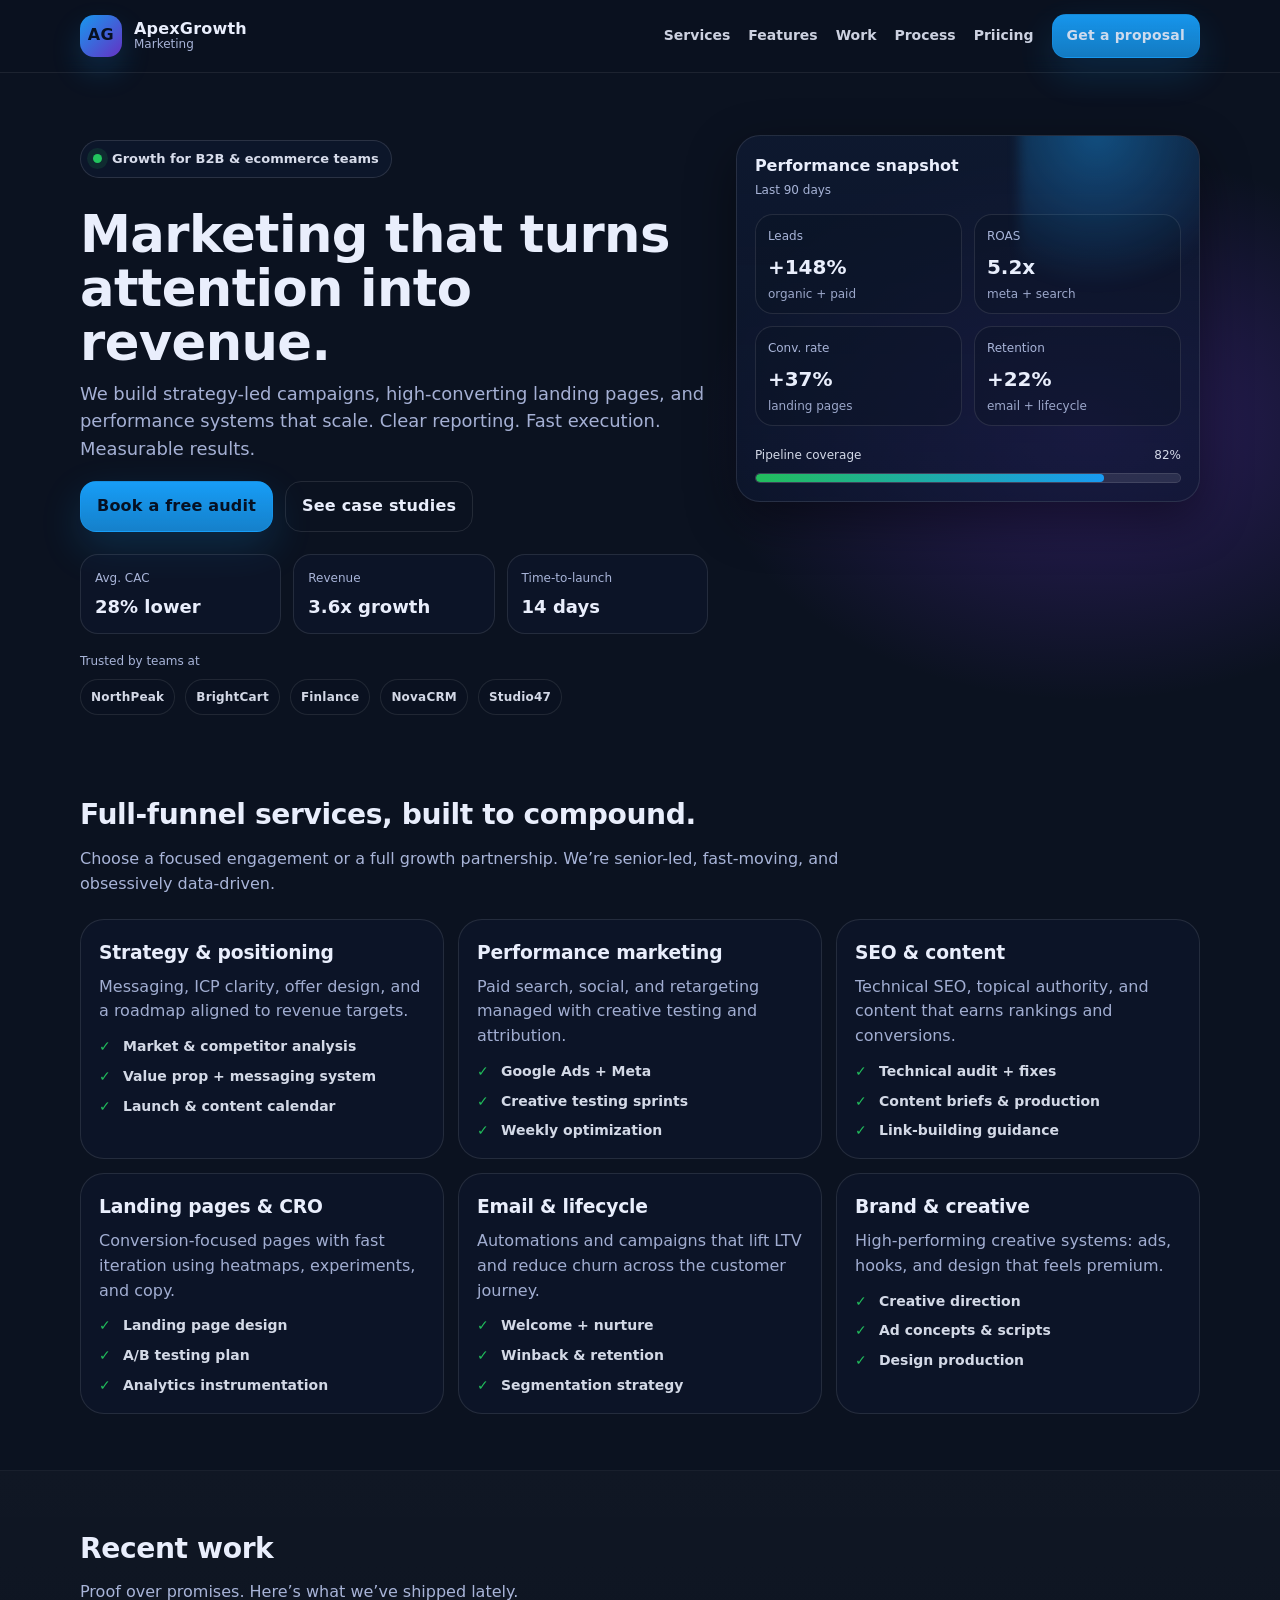
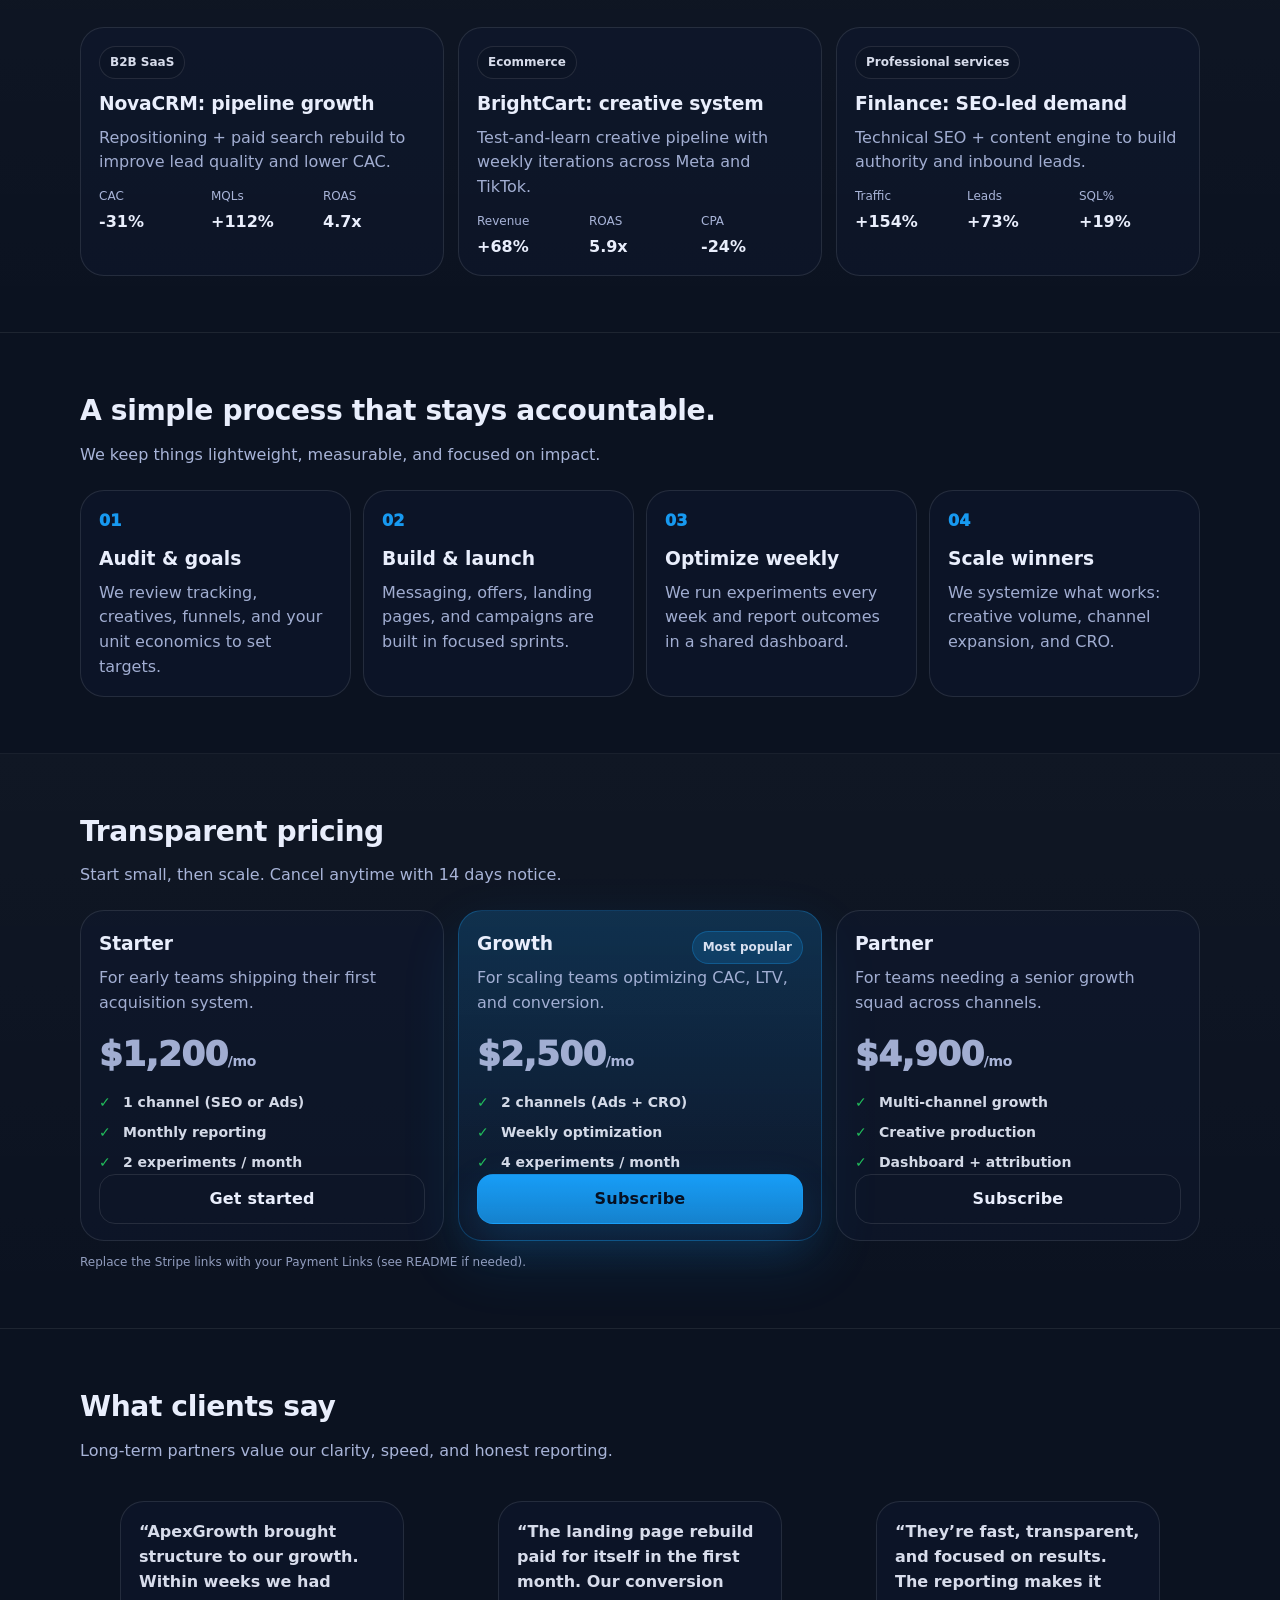
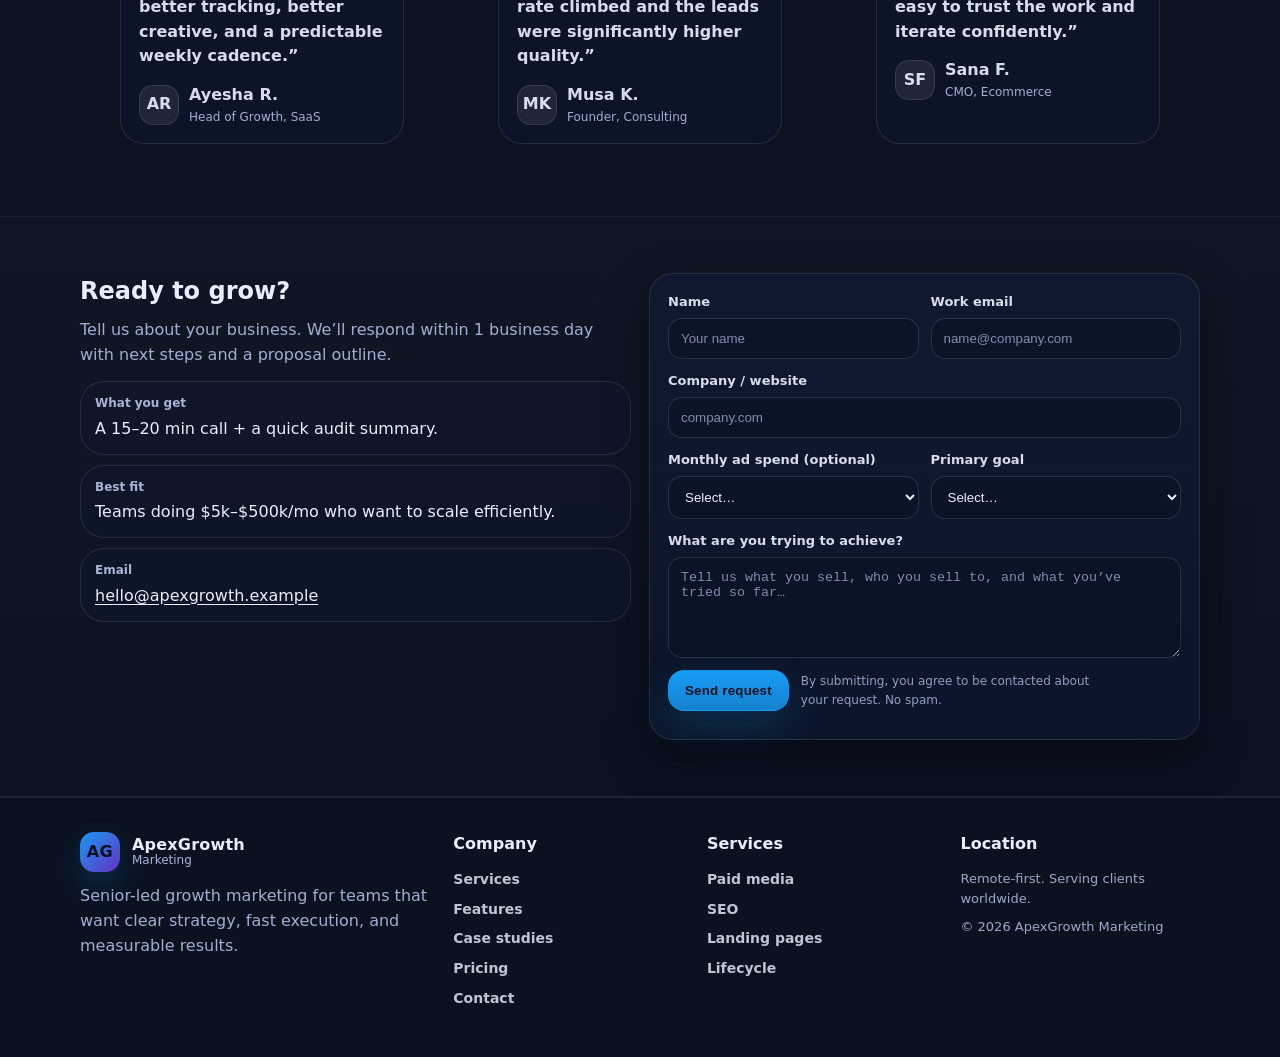
==== commit 8cb1b40d: "Mar 17, 2026, 10:43 PM" ====
--- a/index.html
+++ b/index.html
@@ -44,7 +44,7 @@
             <a href="features.html">Features</a>
             <a href="#work">Work</a>
             <a href="#process">Process</a>
-            <a href="#pricing">Pricing</a>
+            <a href="#pricing">Priicing</a>
             <a href="#contact" class="btn btn--small">Get a proposal</a>
           </div>
         </nav>
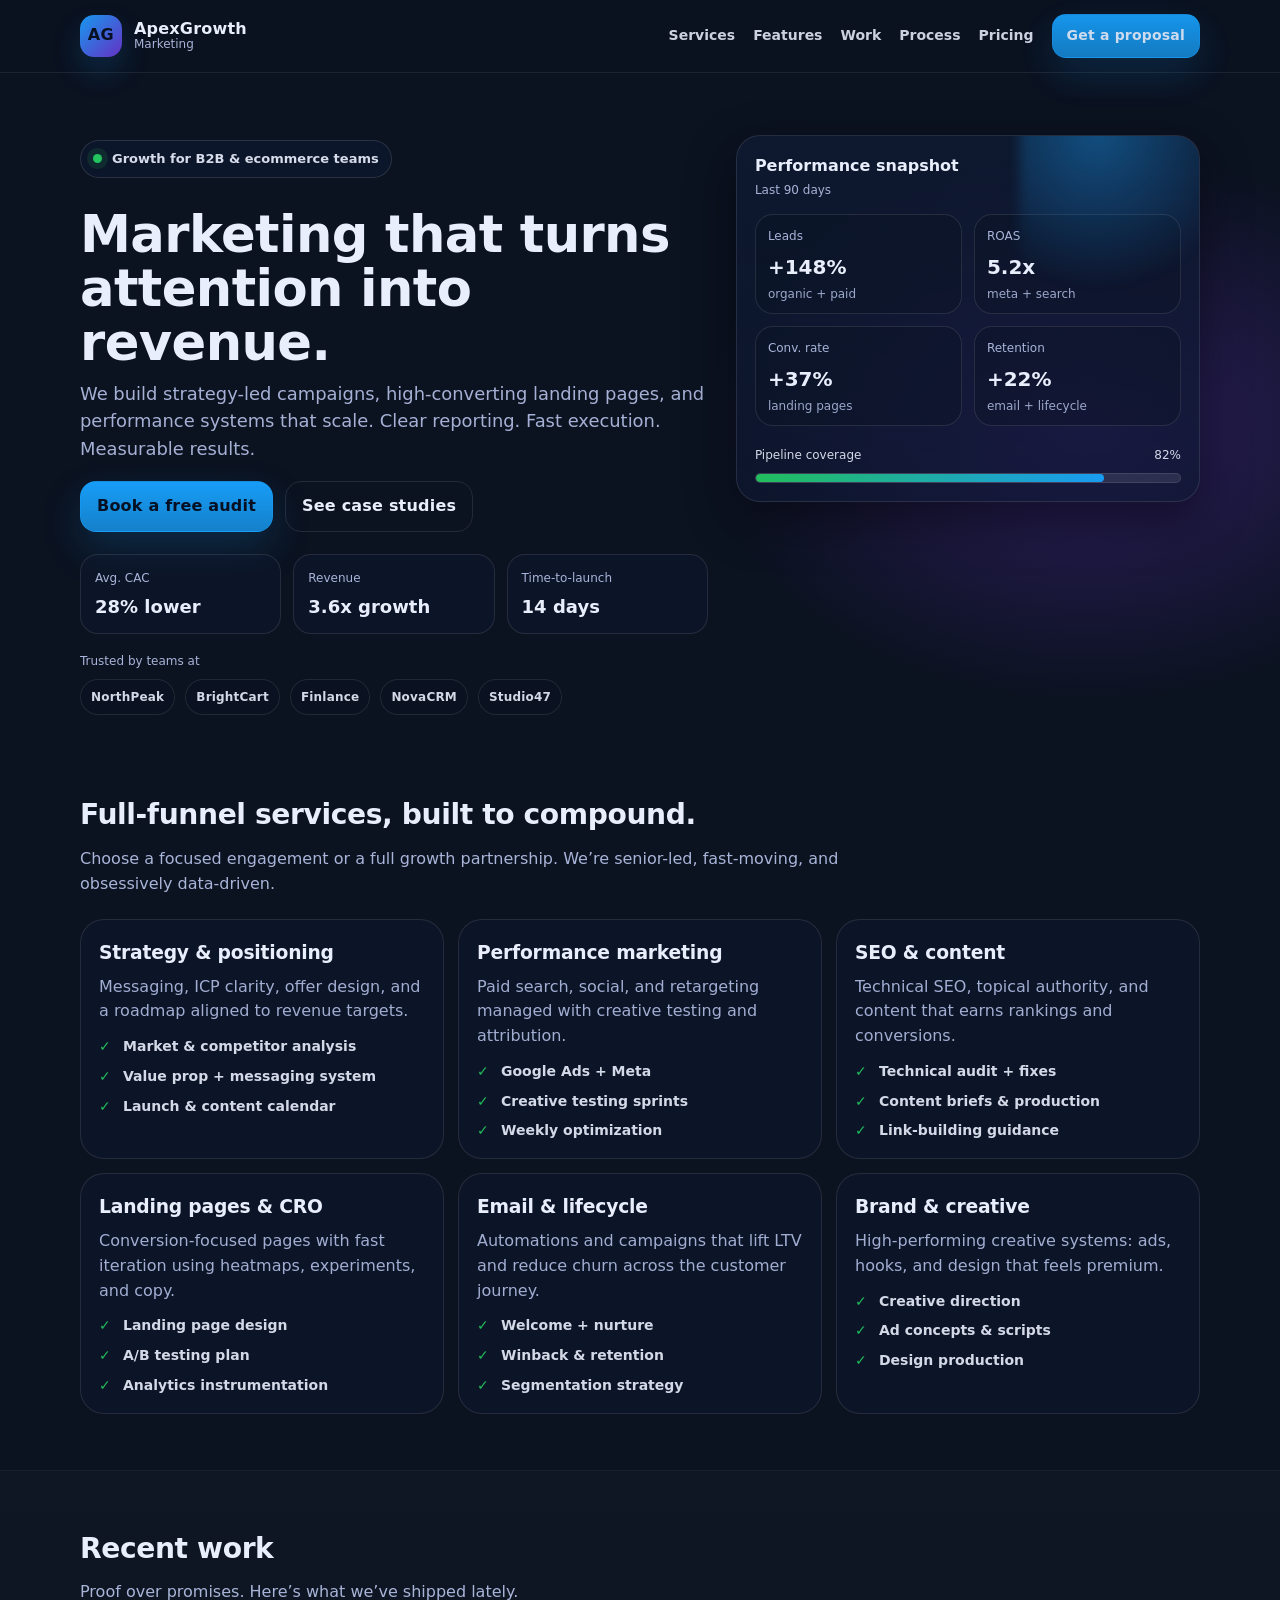
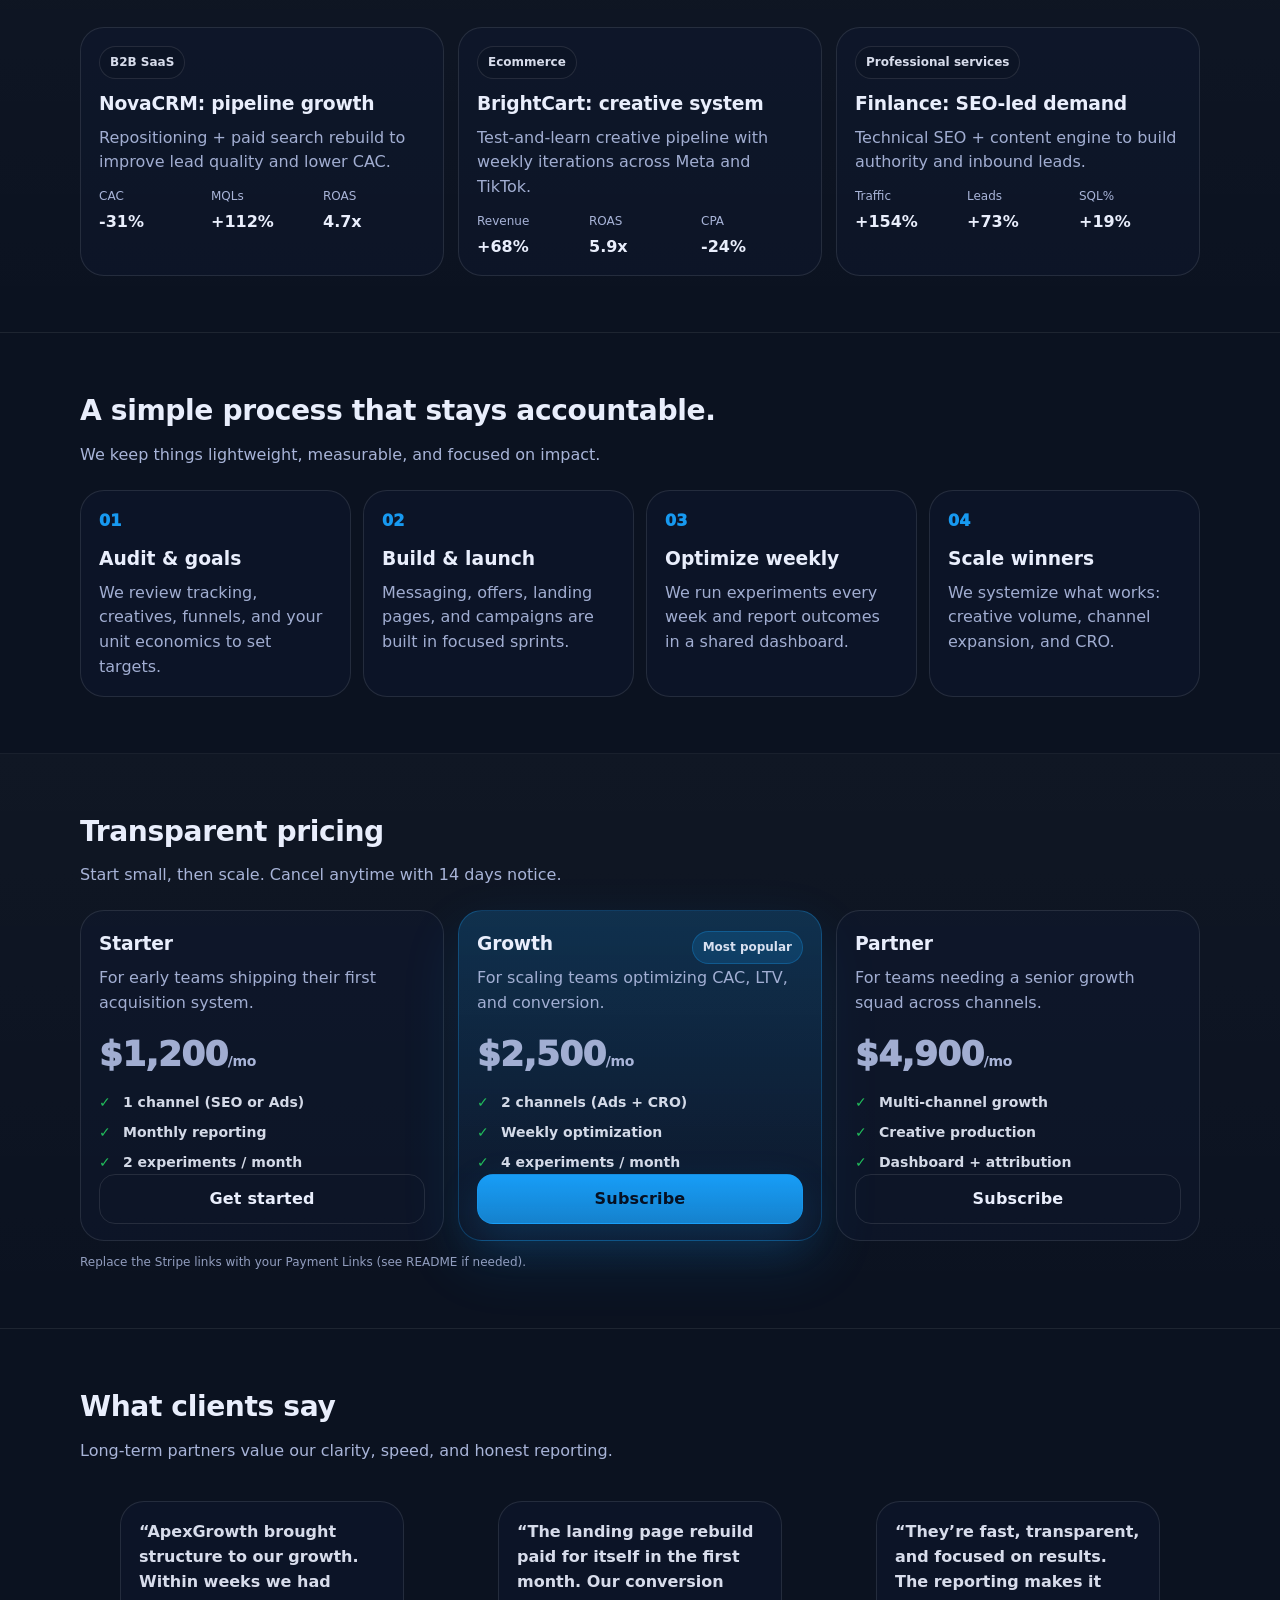
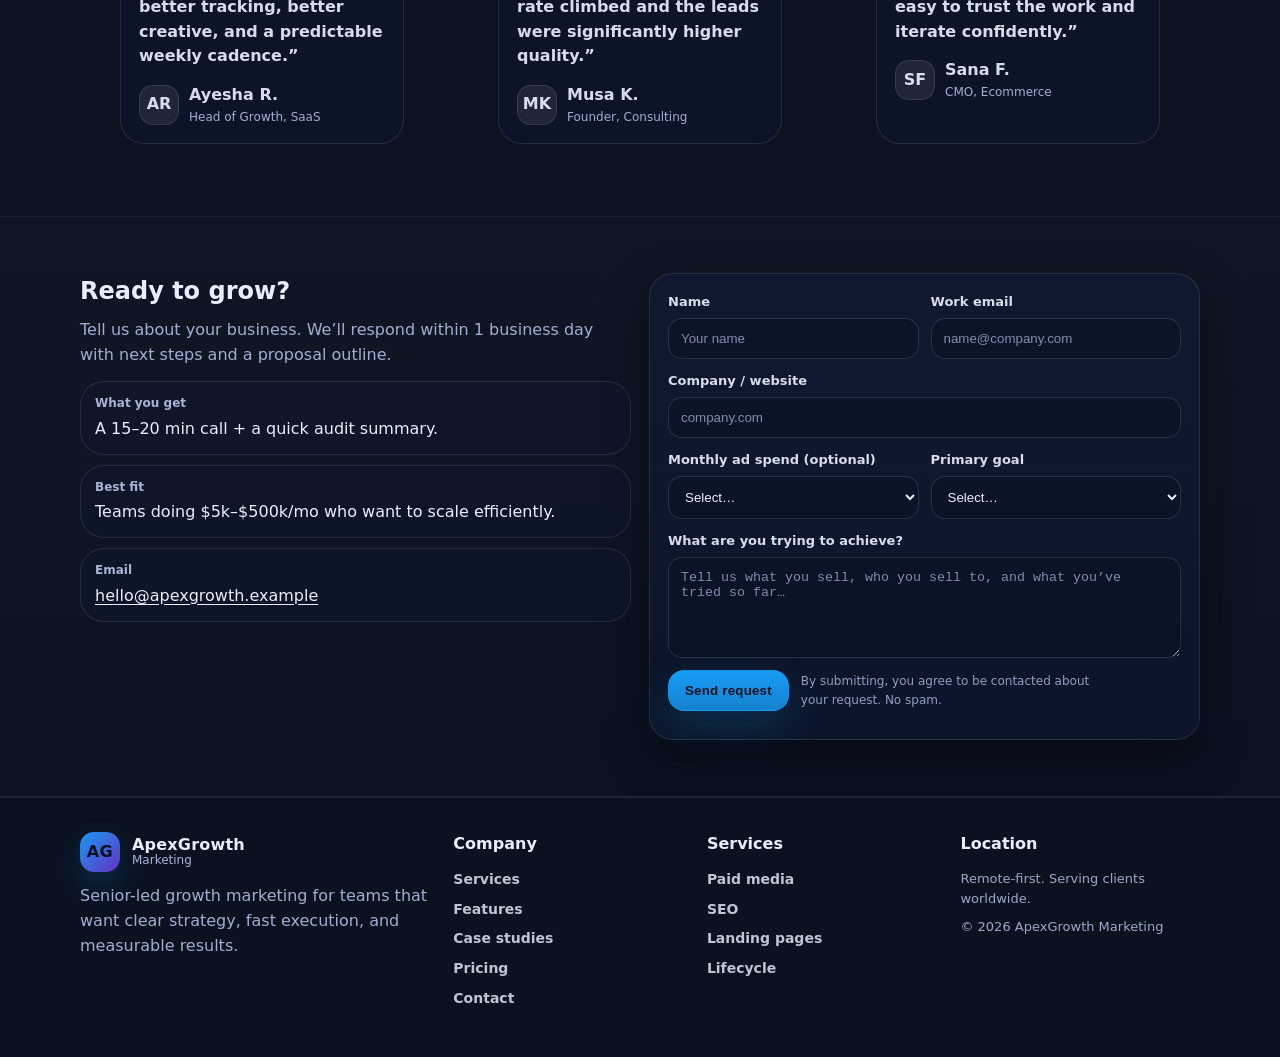
==== commit d6aa4e41: "Mar 17, 2026, 10:43 PM" ====
--- a/index.html
+++ b/index.html
@@ -44,7 +44,7 @@
             <a href="features.html">Features</a>
             <a href="#work">Work</a>
             <a href="#process">Process</a>
-            <a href="#pricing">Priicing</a>
+            <a href="#pricing">Pricing</a>
             <a href="#contact" class="btn btn--small">Get a proposal</a>
           </div>
         </nav>
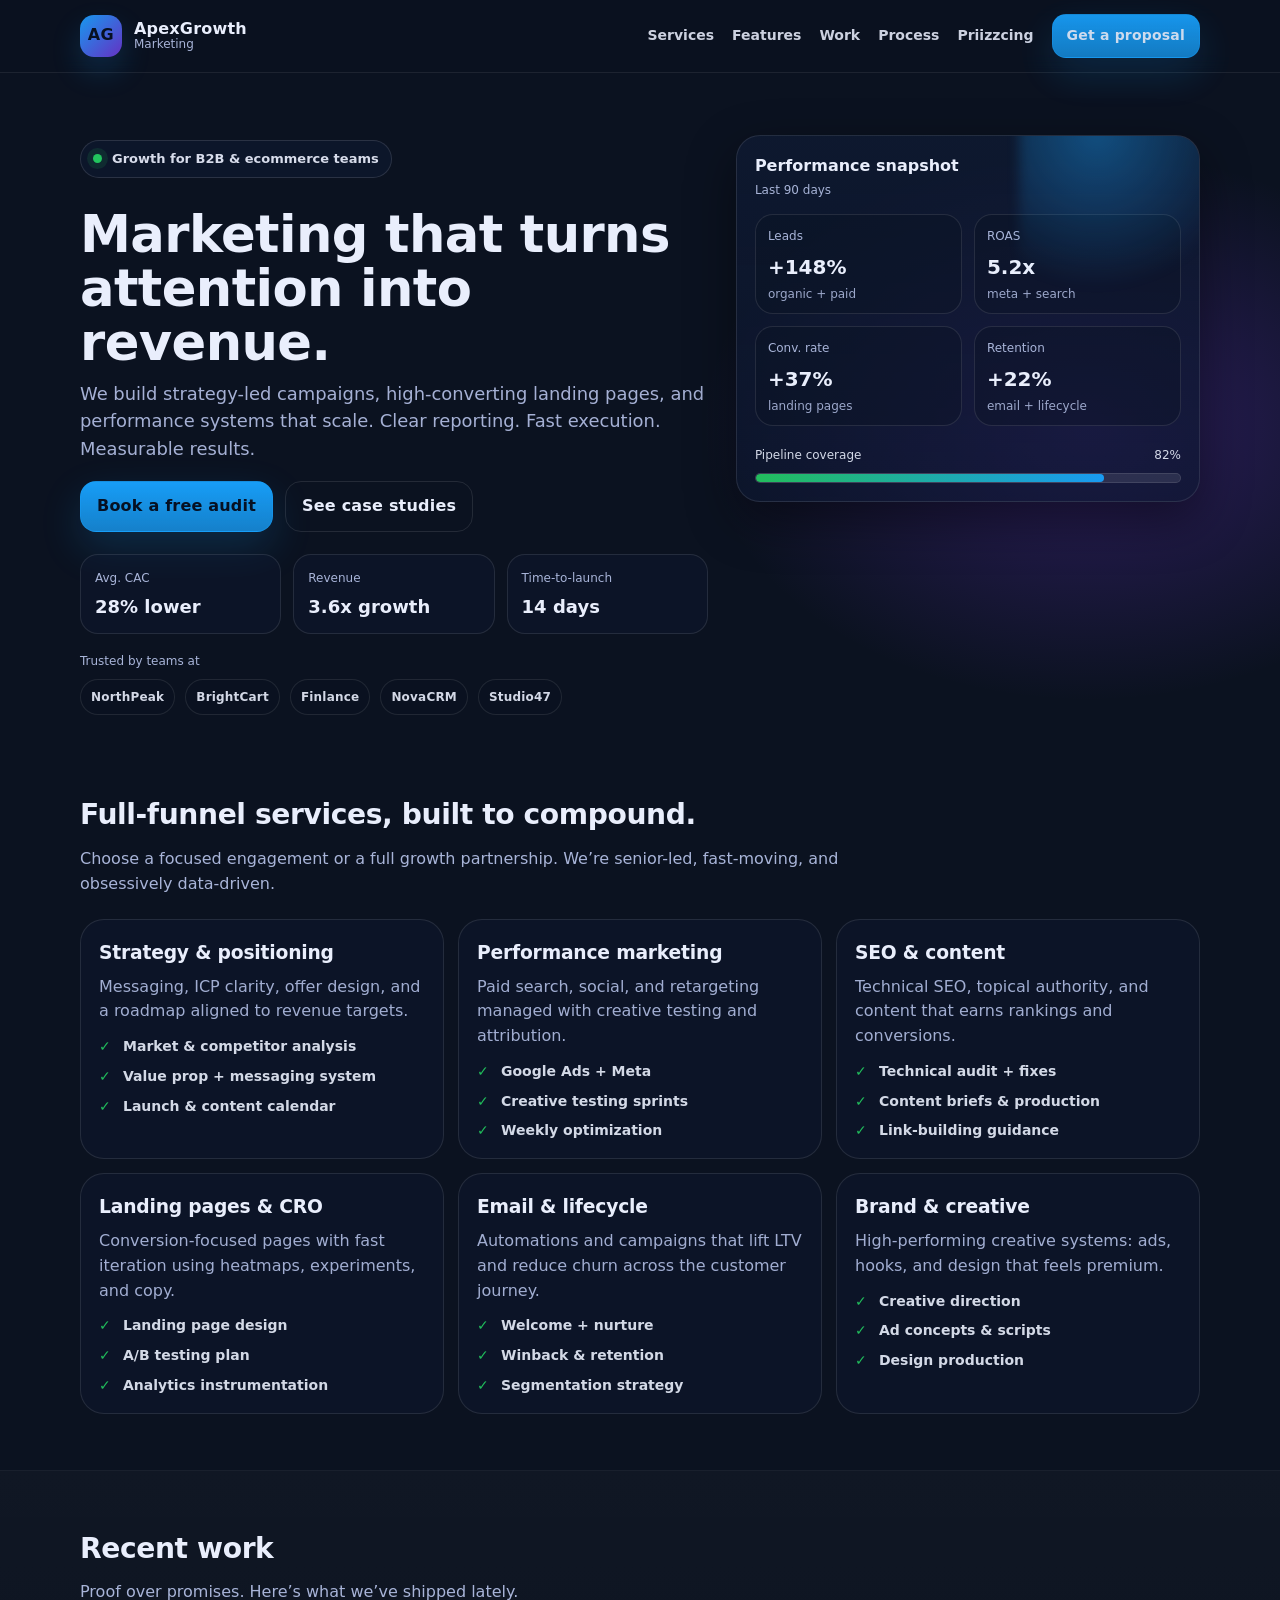
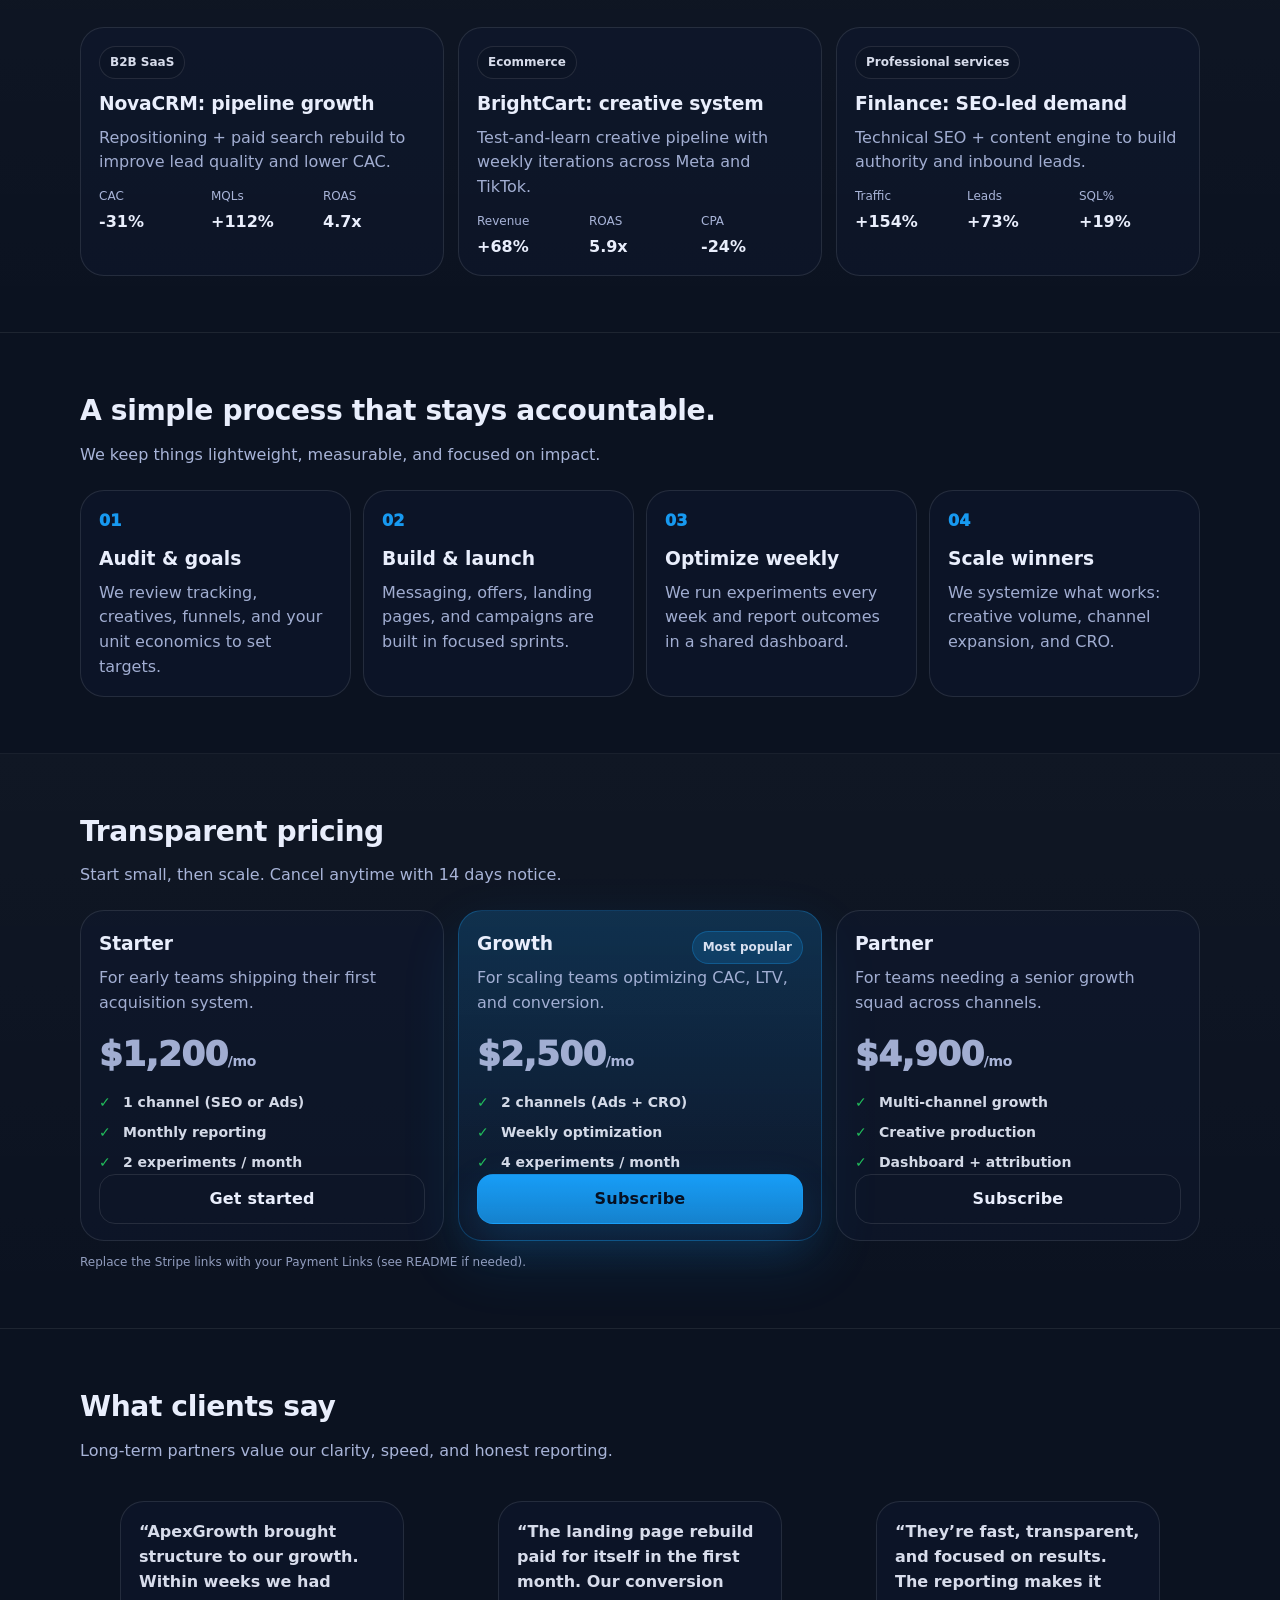
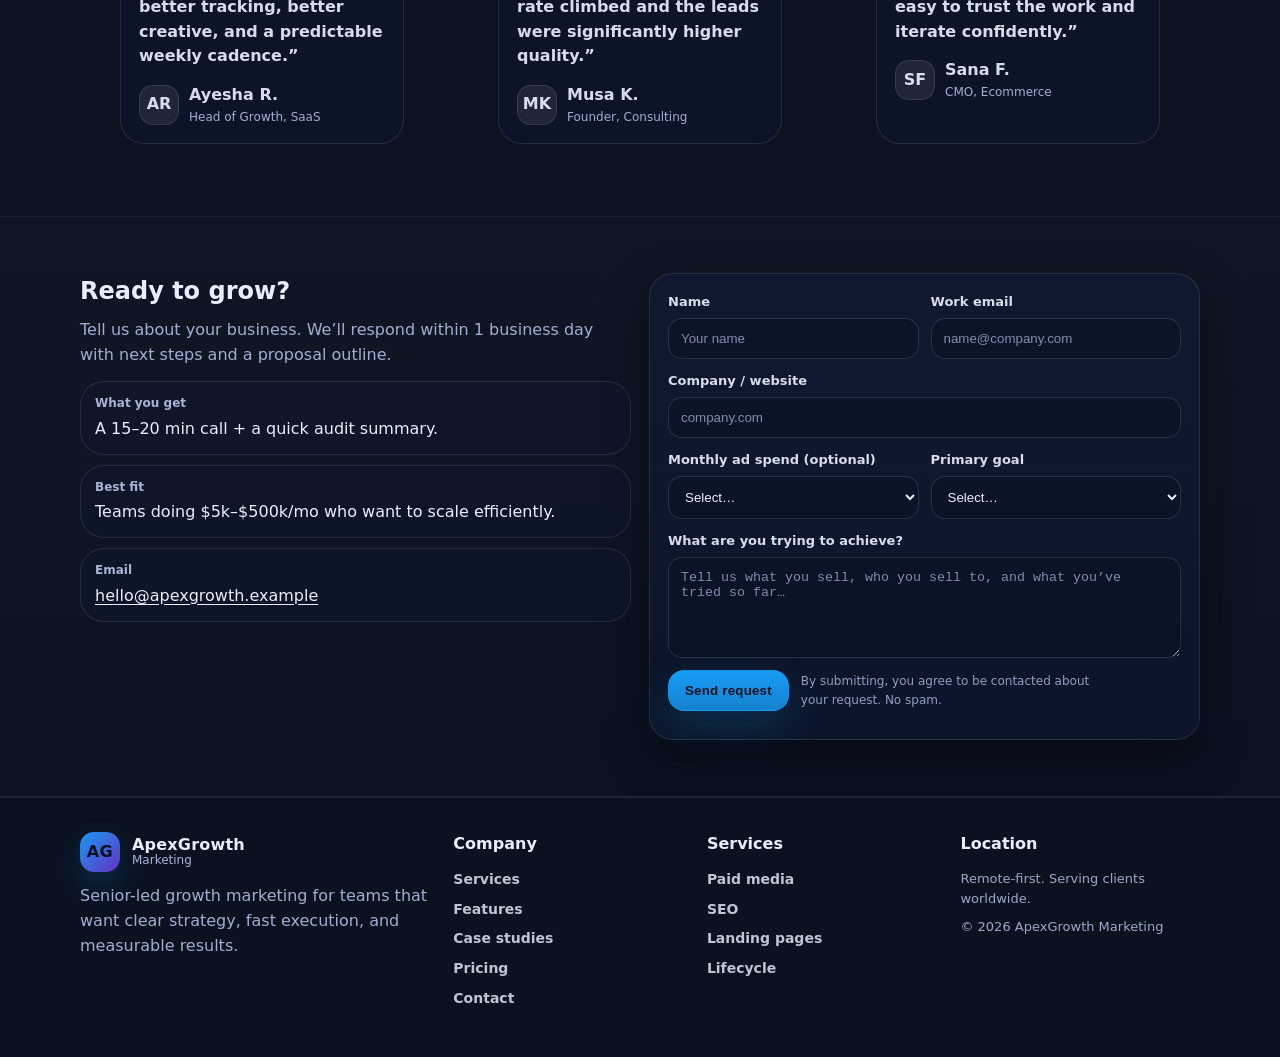
==== commit 4c0770f8: "Mar 17, 2026, 10:44 PM" ====
--- a/index.html
+++ b/index.html
@@ -44,7 +44,7 @@
             <a href="features.html">Features</a>
             <a href="#work">Work</a>
             <a href="#process">Process</a>
-            <a href="#pricing">Pricing</a>
+            <a href="#pricing">Priizzcing</a>
             <a href="#contact" class="btn btn--small">Get a proposal</a>
           </div>
         </nav>
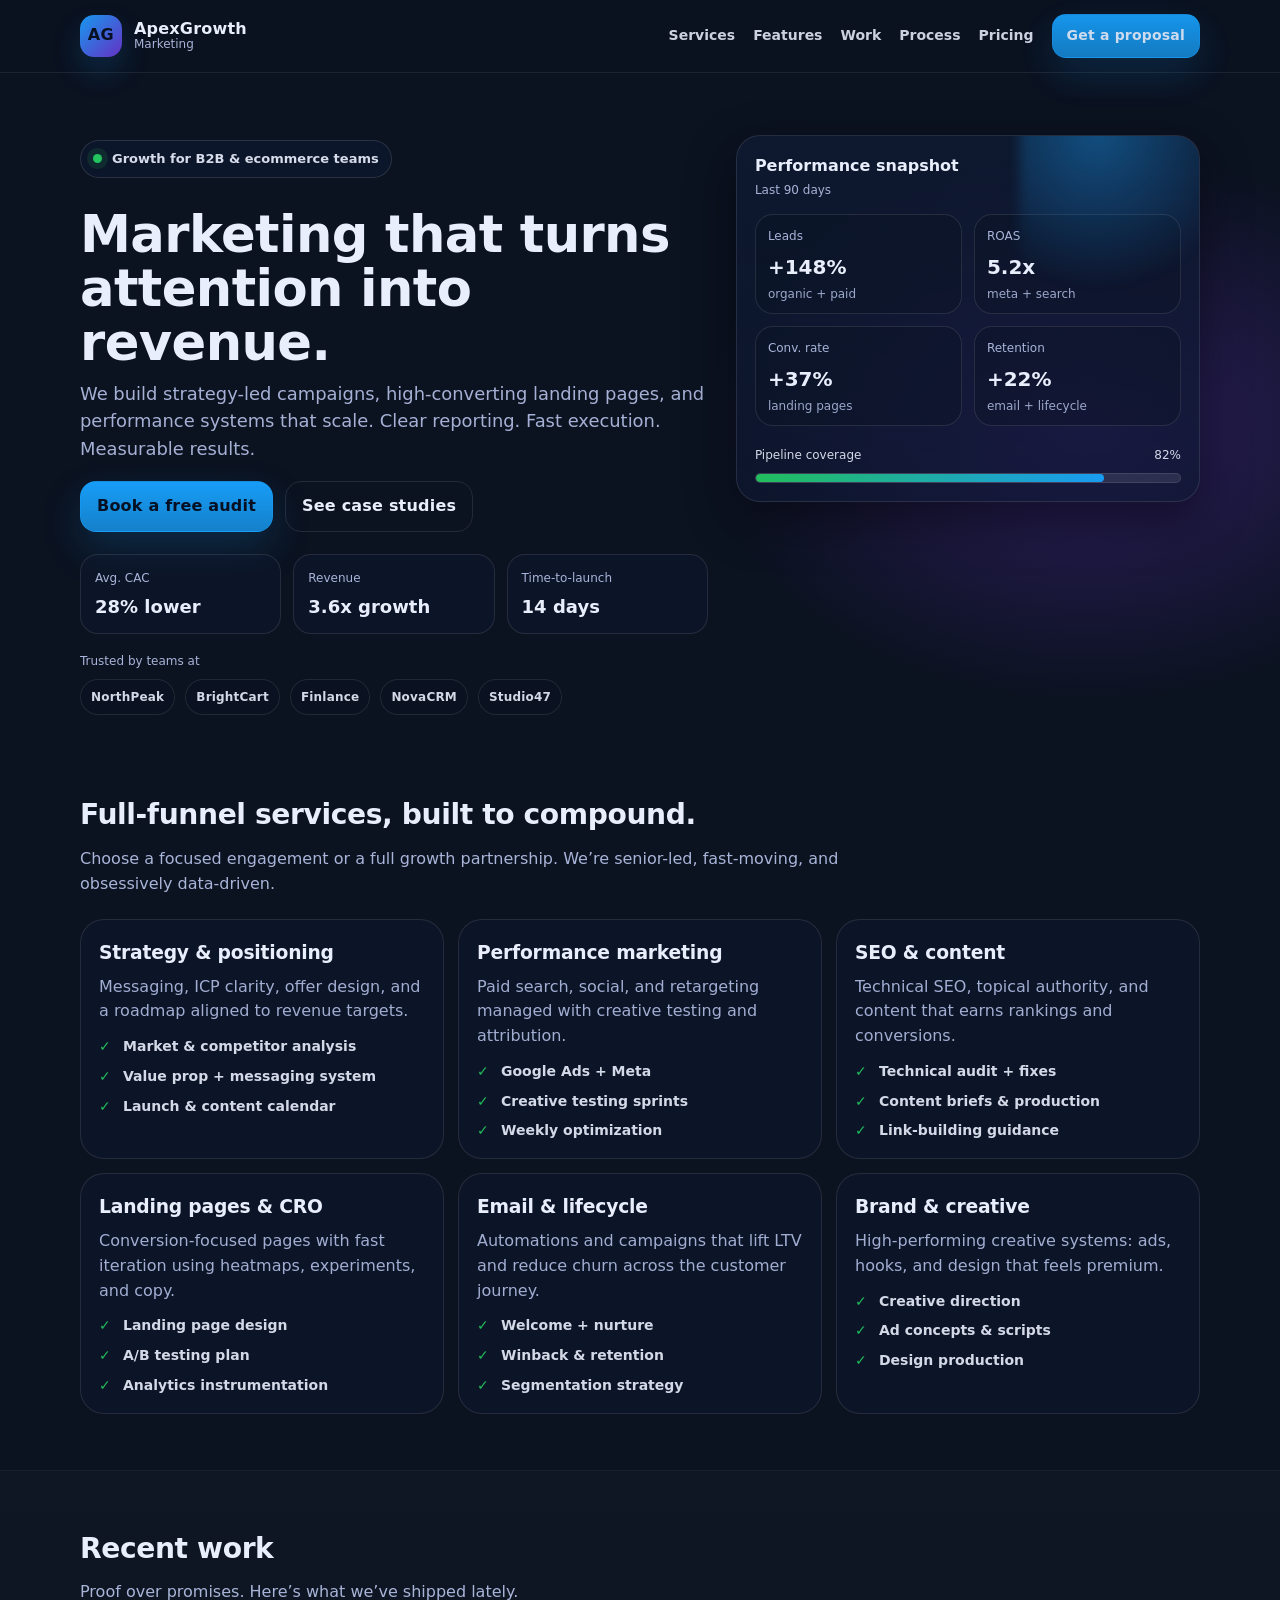
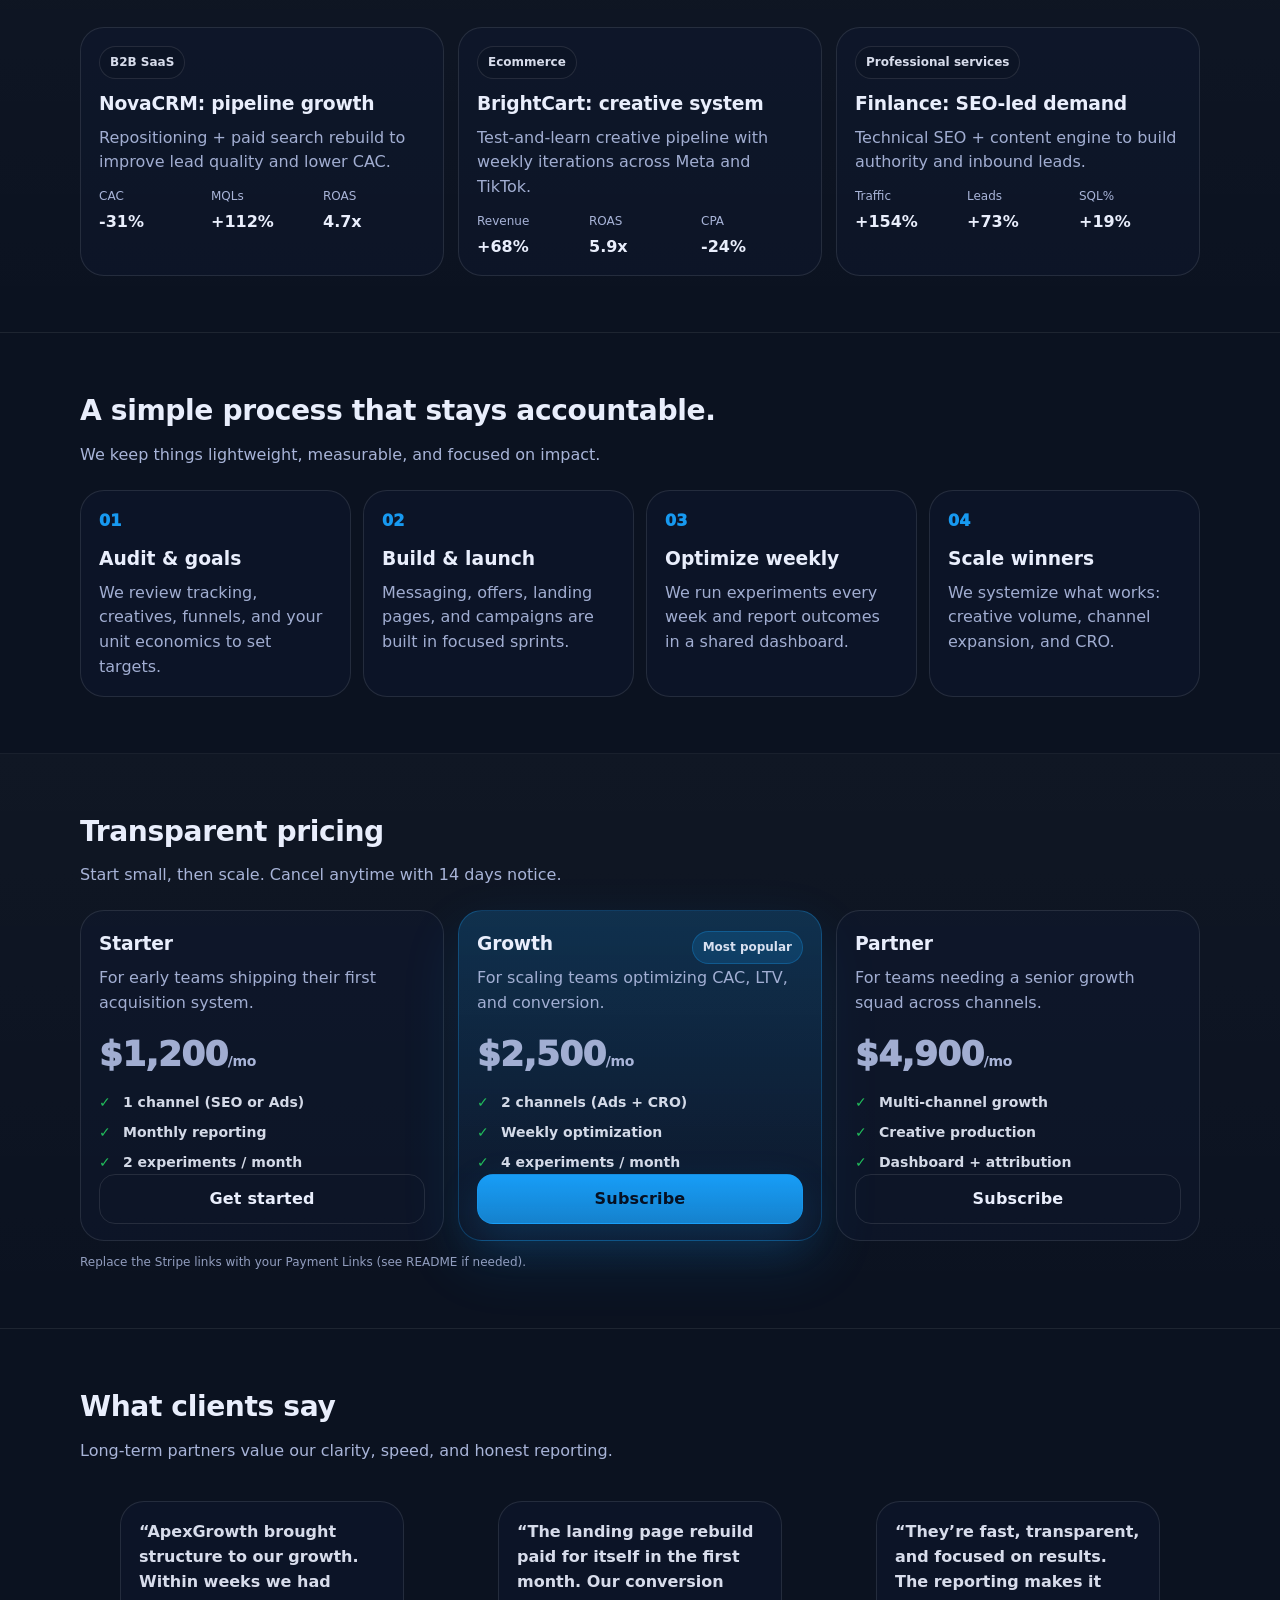
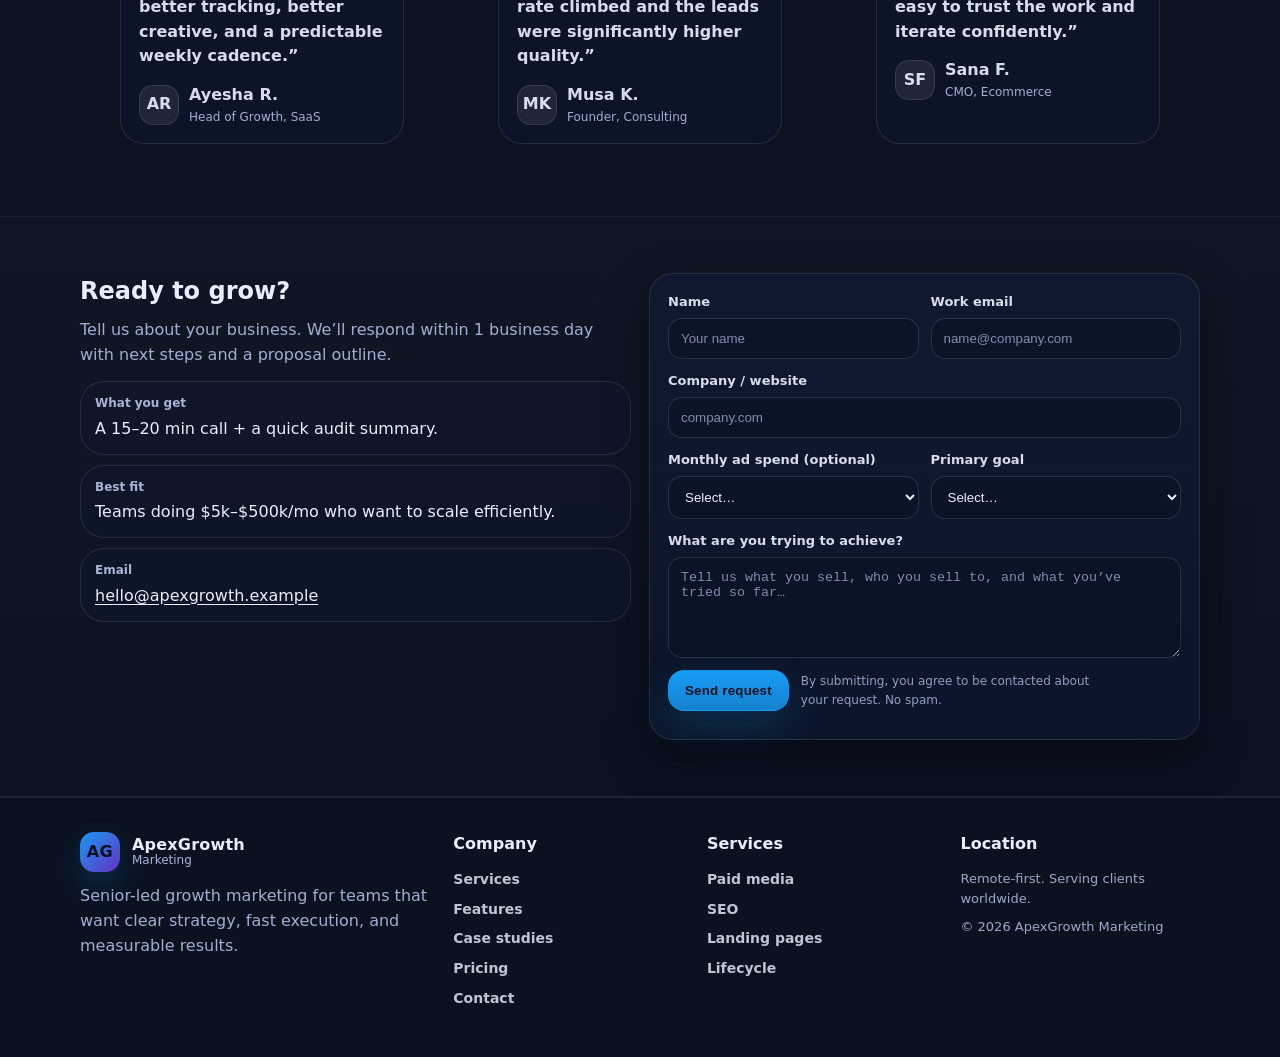
==== commit 72896903: "Mar 17, 2026, 10:45 PM" ====
--- a/index.html
+++ b/index.html
@@ -44,7 +44,7 @@
             <a href="features.html">Features</a>
             <a href="#work">Work</a>
             <a href="#process">Process</a>
-            <a href="#pricing">Priizzcing</a>
+            <a href="#pricing">Pricing</a>
             <a href="#contact" class="btn btn--small">Get a proposal</a>
           </div>
         </nav>
